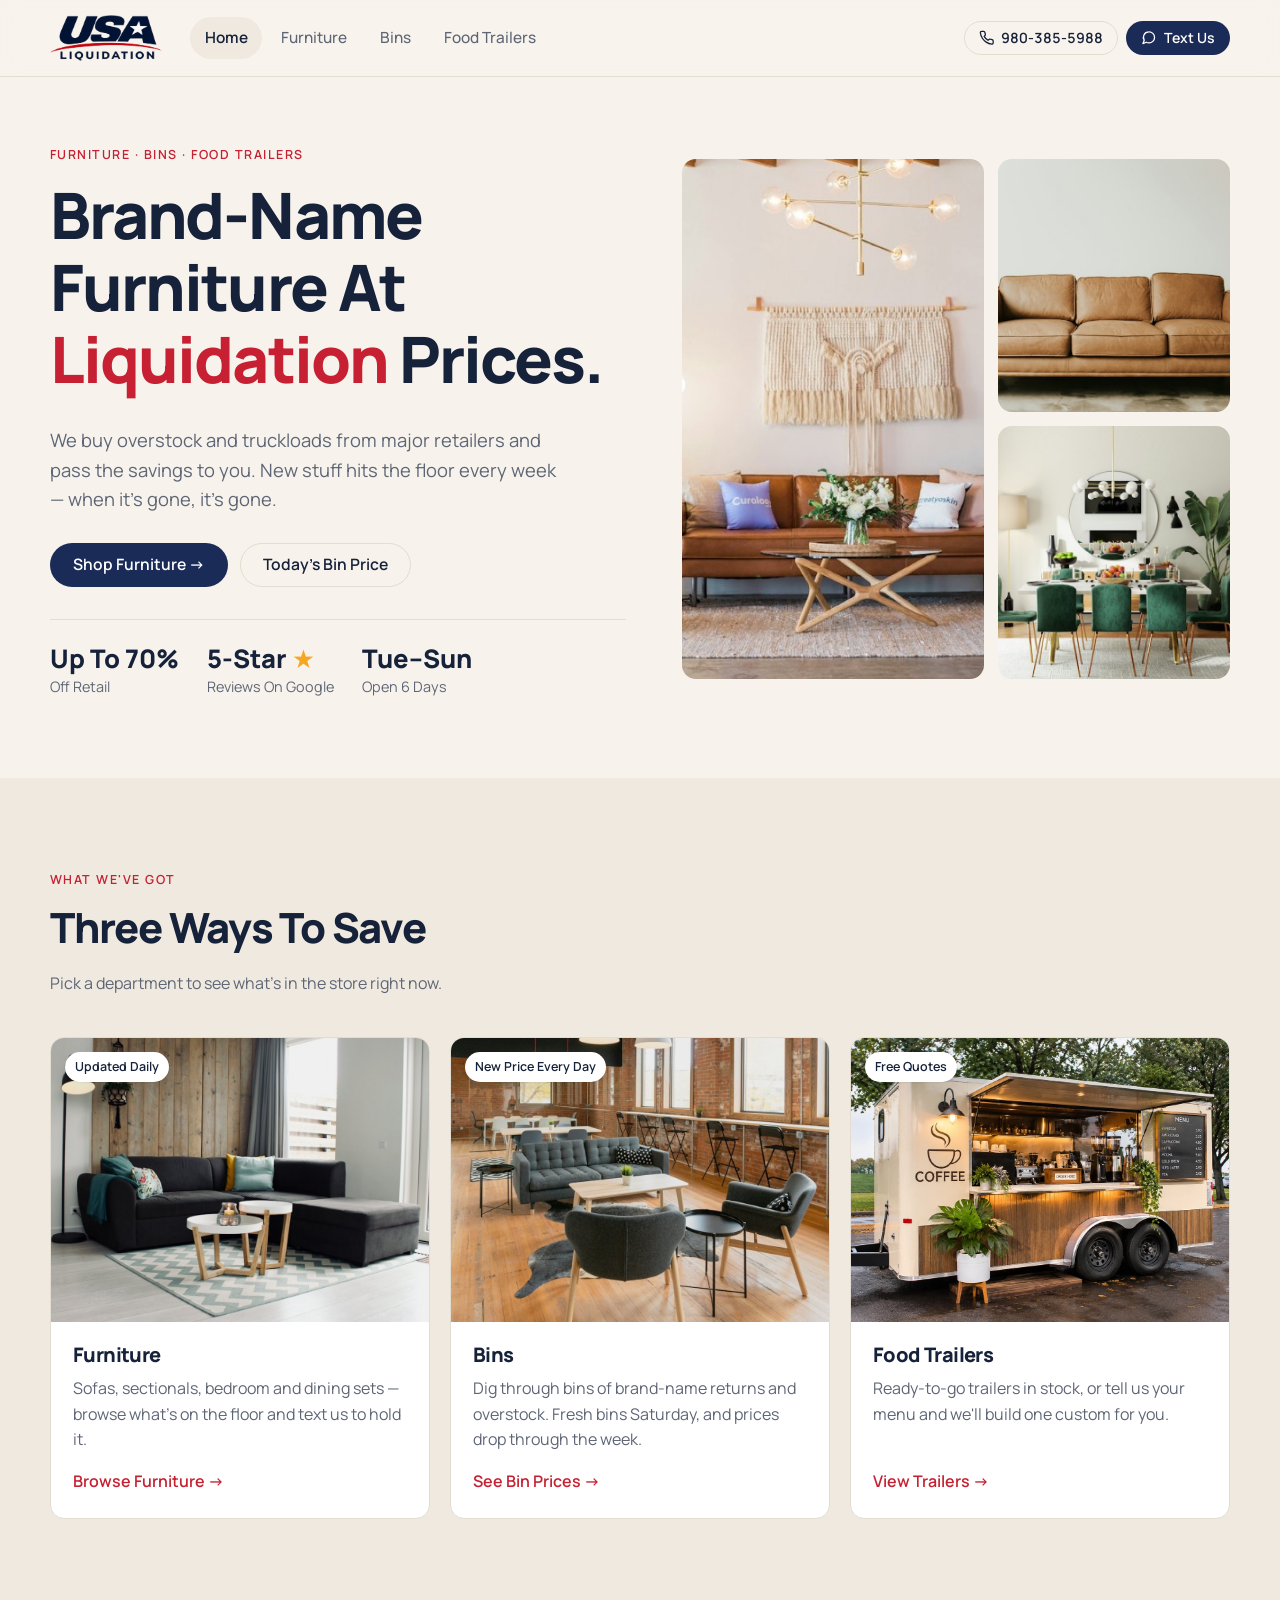
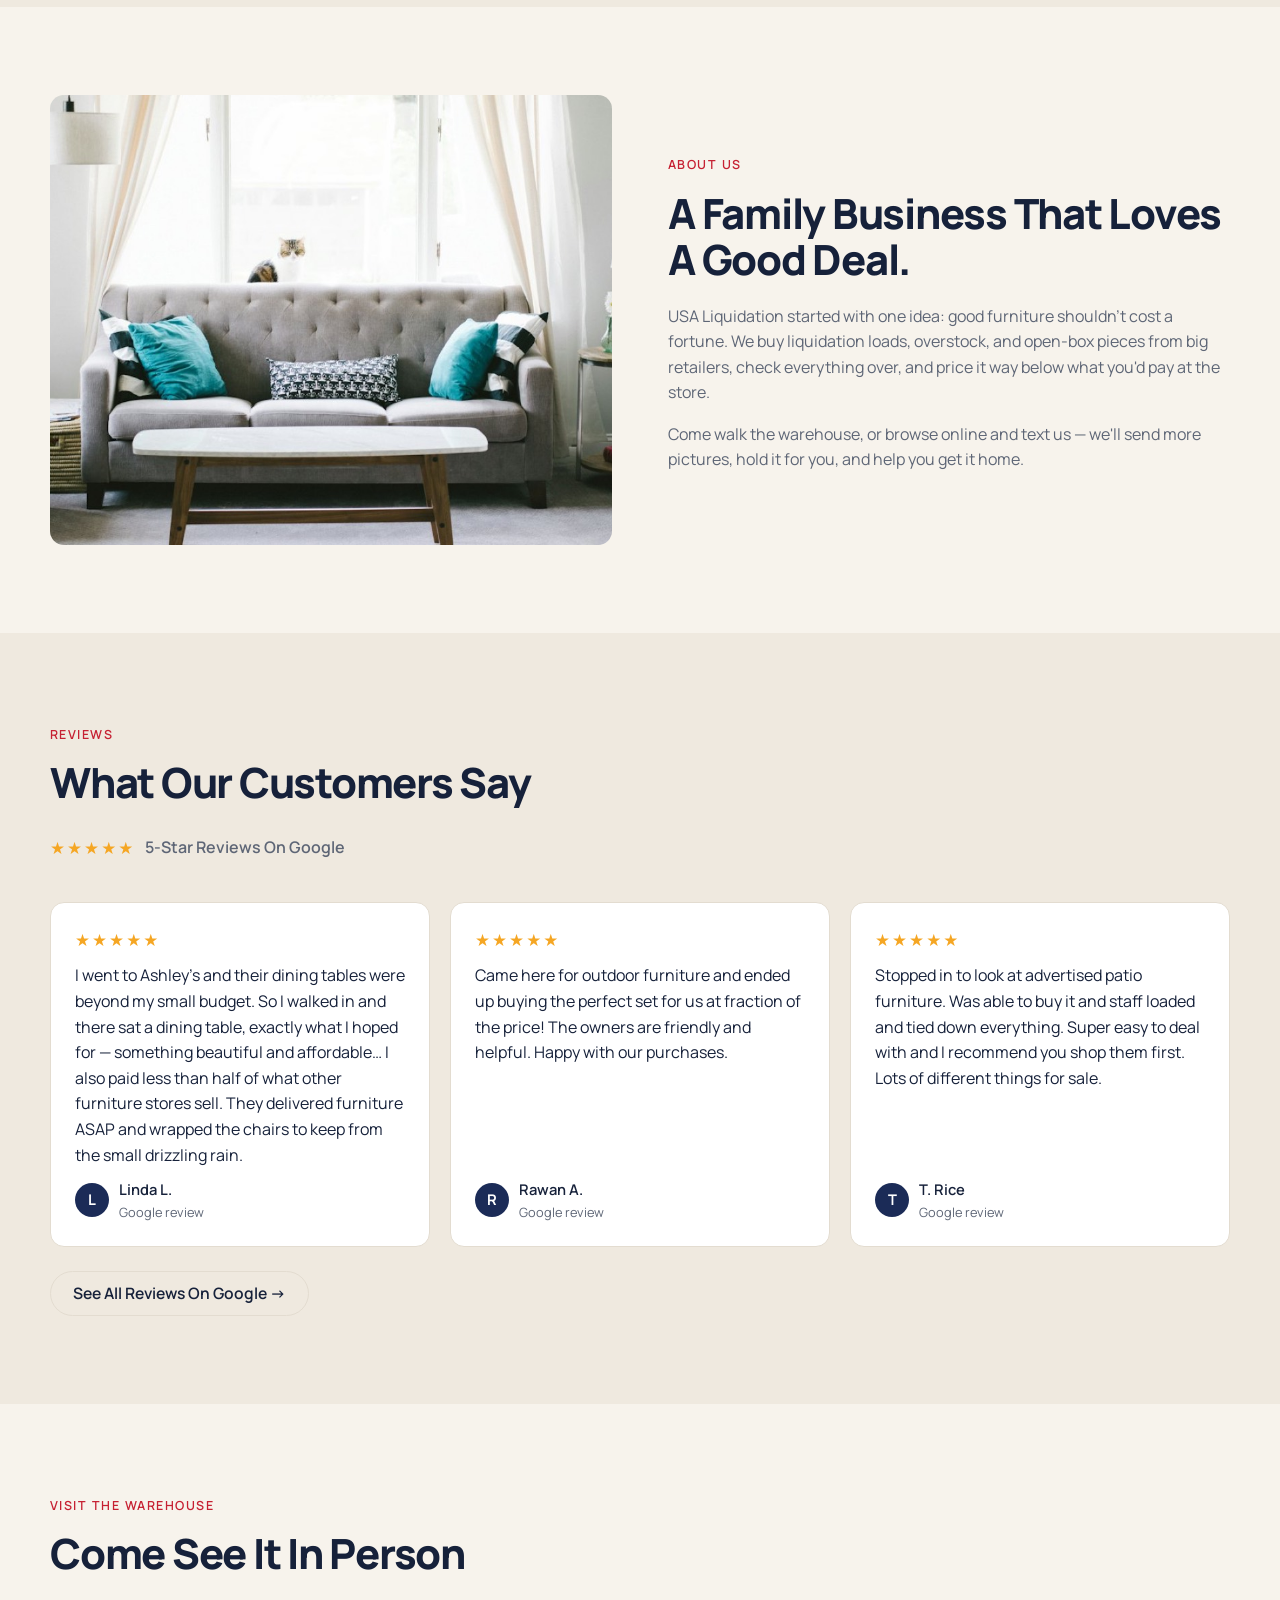
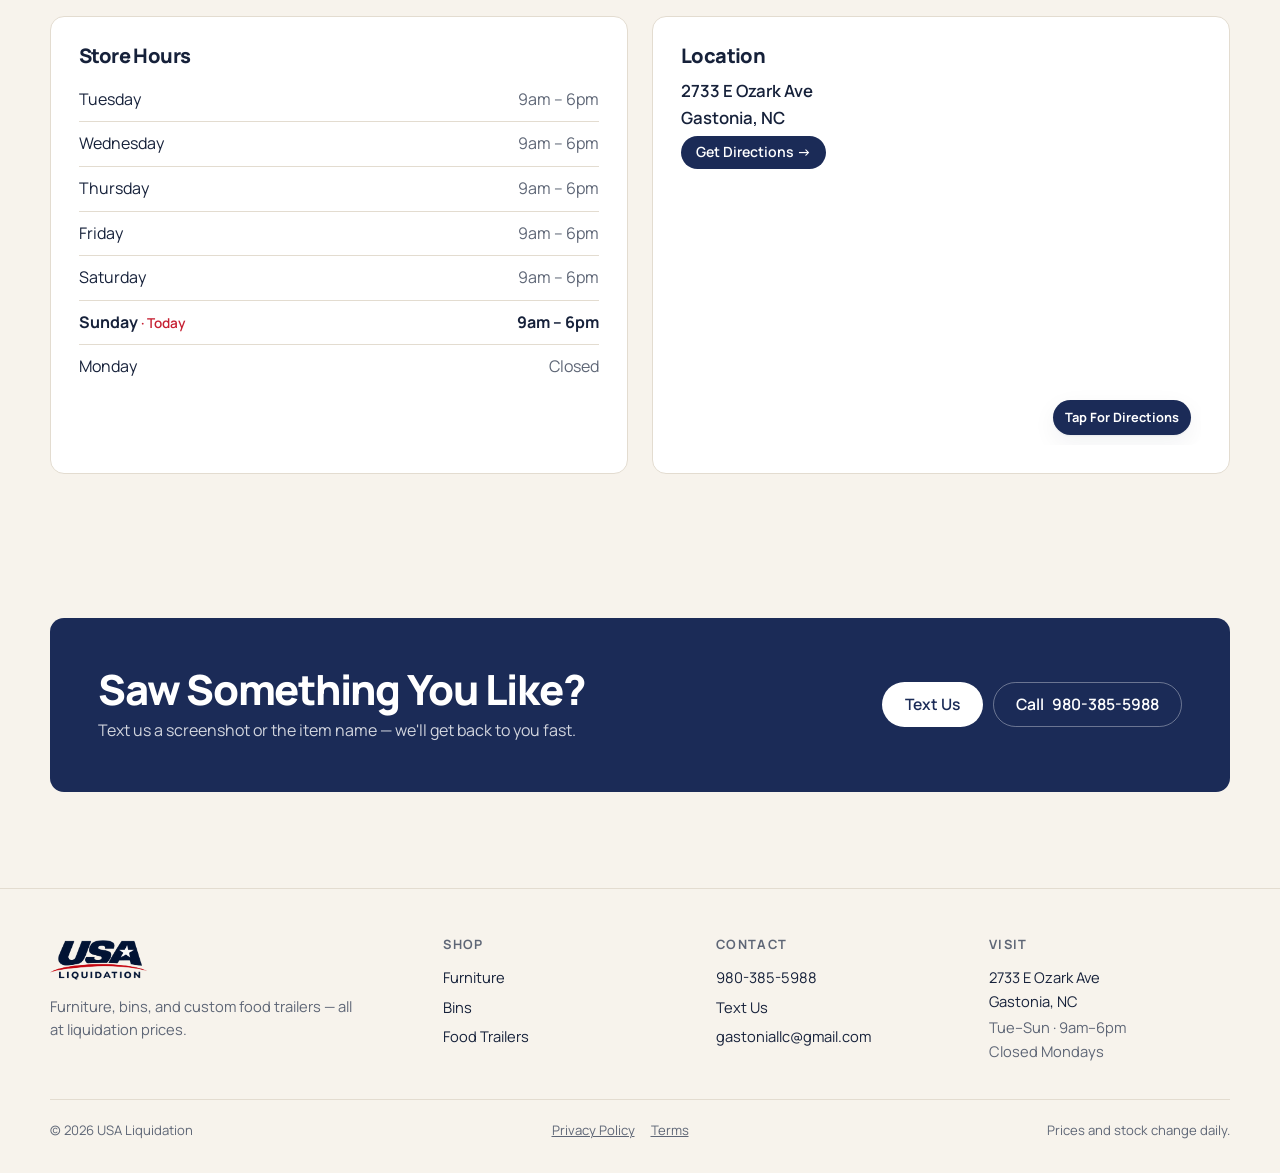
==== index.html @ ee7a7f39 "Use GHL number 980-385-5988 for call/text buttons, header, footer" ====
<!doctype html>
<html lang="en" data-style="showroom">
<head>
<meta charset="utf-8" />
<meta name="viewport" content="width=device-width, initial-scale=1" />
<title>USA Liquidation — Furniture, Bins & Food Trailers in Gastonia, NC</title>
<meta name="description" content="USA Liquidation in Gastonia, NC: brand-name furniture at liquidation prices, daily bin deals, and custom food trailers." />
<link rel="icon" href="images/logo-color.png" />
<link rel="preconnect" href="https://fonts.googleapis.com" />
<link rel="preconnect" href="https://fonts.gstatic.com" crossorigin />
<link href="https://fonts.googleapis.com/css2?family=Manrope:wght@400;500;600;700;800&display=swap" rel="stylesheet" />
<link rel="stylesheet" href="css/style.css?v=1123" />
</head>
<body data-page="home">
<div id="site-header"></div>

<main>
  <!-- HERO -->
  <section class="hero">
    <div class="wrap hero-grid">
      <div>
        <span class="eyebrow">Furniture · Bins · Food Trailers</span>
        <h1>Brand-Name Furniture At <span class="hl">Liquidation</span> Prices.</h1>
        <p class="lead">We buy overstock and truckloads from major retailers and pass the savings to you. New stuff hits the floor every week — when it's gone, it's gone.</p>
        <div class="hero-actions">
          <a class="btn btn-primary" href="furniture.html">Shop Furniture →</a>
          <a class="btn btn-ghost" href="bins.html">Today's Bin Price</a>
        </div>
        <div class="hero-facts">
          <div><strong>Up To 70%</strong>Off Retail</div>
          <div><strong>5-Star <span style="color:#F5A623">★</span></strong>Reviews On Google</div>
          <div><strong>Tue–Sun</strong>Open 6 Days</div>
        </div>
      </div>
      <!-- TODO: swap for real store photos -->
      <div class="collage">
        <div><img src="images/temp/u11.jpg" alt="Living room furniture" /></div>
        <img src="images/temp/u8.jpg" alt="Leather sofa" />
        <img src="images/temp/u9.jpg" alt="Dining set" />
      </div>
    </div>
  </section>

  <!-- DEPARTMENTS -->
  <section class="section section-alt">
    <div class="wrap">
      <div class="section-head">
        <span class="eyebrow">What We've Got</span>
        <h2>Three Ways To Save</h2>
        <p class="muted">Pick a department to see what's in the store right now.</p>
      </div>
      <div class="depts">
        <a class="dept" href="furniture.html">
          <span class="pill">Updated Daily</span>
          <img src="images/temp/u17.jpg" alt="Furniture" />
          <div class="body"><h3>Furniture</h3><p>Sofas, sectionals, bedroom and dining sets — browse what's on the floor and text us to hold it.</p><span class="go">Browse Furniture →</span></div>
        </a>
        <a class="dept" href="bins.html">
          <span class="pill">New Price Every Day</span>
          <img src="images/temp/u5.jpg" alt="Liquidation bins" />
          <div class="body"><h3>Bins</h3><p>Dig through bins of brand-name returns and overstock. Fresh bins Saturday, and prices drop through the week.</p><span class="go">See Bin Prices →</span></div>
        </a>
        <a class="dept" href="trailers.html">
          <span class="pill">Free Quotes</span>
          <img src="images/work-2.jpg" alt="Food trailer" />
          <div class="body"><h3>Food Trailers</h3><p>Ready-to-go trailers in stock, or tell us your menu and we'll build one custom for you.</p><span class="go">View Trailers →</span></div>
        </a>
      </div>
    </div>
  </section>

  <!-- ABOUT -->
  <section class="section" id="about">
    <div class="wrap about">
      <!-- TODO: family photo -->
      <img src="images/temp/u6.jpg" alt="Furniture at USA Liquidation" />
      <div>
        <span class="eyebrow">About Us</span>
        <h2>A Family Business That Loves A Good Deal.</h2>
        <p class="muted">USA Liquidation started with one idea: good furniture shouldn't cost a fortune. We buy liquidation loads, overstock, and open-box pieces from big retailers, check everything over, and price it way below what you'd pay at the store.</p>
        <p class="muted">Come walk the warehouse, or browse online and text us — we'll send more pictures, hold it for you, and help you get it home.</p>
      </div>
    </div>
  </section>

  <!-- REVIEWS -->
  <section class="section section-alt">
    <div class="wrap">
      <div class="section-head">
        <span class="eyebrow">Reviews</span>
        <h2>What Our Customers Say</h2>
        <div class="g-score"><span class="stars">★★★★★</span><span class="muted">5-Star Reviews On Google</span></div>
      </div>
      <div class="reviews" id="reviews"></div>
      <div style="margin-top:24px"><a class="btn btn-ghost" id="gLink" target="_blank" rel="noopener">See All Reviews On Google →</a></div>
    </div>
  </section>

  <!-- VISIT -->
  <section class="section">
    <div class="wrap">
      <div class="section-head">
        <span class="eyebrow">Visit The Warehouse</span>
        <h2>Come See It In Person</h2>
      </div>
      <div class="visit">
        <div class="card">
          <h3>Store Hours</h3>
          <table class="hours" data-hours></table>
        </div>
        <div class="card">
          <h3>Location</h3>
          <p class="addr" data-address></p>
          <a class="btn btn-primary btn-sm" data-maps target="_blank" rel="noopener">Get Directions →</a>
          <a class="map-link" data-maps target="_blank" rel="noopener" aria-label="Get directions to USA Liquidation"><iframe class="map-embed" data-map title="Map to USA Liquidation" loading="lazy" tabindex="-1"></iframe><span class="map-tap">Tap For Directions</span></a>
        </div>
      </div>
    </div>
  </section>

  <section class="section tight">
    <div class="wrap">
      <div class="cta-band">
        <div><h2>Saw Something You Like?</h2><p>Text us a screenshot or the item name — we'll get back to you fast.</p></div>
        <div style="display:flex;gap:10px;flex-wrap:wrap">
          <a class="btn btn-primary" data-sms="Hi USA Liquidation! I'm interested in something I saw on your website.">Text Us</a>
          <a class="btn btn-ghost" data-tel>Call <span data-phone-text></span></a>
        </div>
      </div>
    </div>
  </section>
</main>

<div id="site-footer"></div>
<script src="js/site.js?v=1123"></script>
<script>
  fetch("data/reviews.json").then(r => r.json()).then(d => {
    document.getElementById("gLink").href = d.google_url;
    document.getElementById("reviews").innerHTML = d.reviews.slice(0, 3).map(r => `
      <div class="review"><span class="stars">${"★".repeat(r.stars)}</span><p>${r.text}</p>
      <div class="who"><span class="av">${r.name[0]}</span><span>${r.name}<small>${r.when}</small></span></div></div>`).join("");
  }).catch(() => {});
</script>
</body>
</html>
---- css/style.css ----
/* ============================================================
   USA Liquidation — store site
   Styles are swappable: <html data-style="showroom|clean|warm|night">
   ============================================================ */

:root,
[data-style="showroom"] {
  --bg: #F7F3EC;
  --surface: #FFFFFF;
  --surface-2: #EFE9DF;
  --ink: #16213A;
  --muted: #5E6676;
  --line: #E3DCD0;
  --brand: #1B2B57;        /* logo navy */
  --brand-ink: #FFFFFF;
  --accent: #C62032;       /* logo red */
  --accent-soft: #F8E3E5;
  --good: #2F7D4F;
  --warn: #B7791F;
  --font-head: "Manrope", system-ui, sans-serif;
  --font-body: "Manrope", system-ui, sans-serif;
  --head-weight: 800;
  --head-track: -0.03em;
  --radius: 14px;
  --radius-sm: 10px;
  --shadow: 0 1px 2px rgba(22,33,58,.06), 0 8px 24px rgba(22,33,58,.06);
  --logo-light: block; --logo-dark: none;
}

[data-style="night"] {
  --bg: #0E1525;
  --surface: #162038;
  --surface-2: #1D2944;
  --ink: #EEF1F7;
  --muted: #9AA5BD;
  --line: #26324F;
  --brand: #E9EDF6;
  --brand-ink: #0E1525;
  --accent: #EF4C55;
  --accent-soft: #3A1E2A;
  --good: #4FBF83;
  --warn: #E6B450;
  --font-head: "Manrope", system-ui, sans-serif;
  --font-body: "Manrope", system-ui, sans-serif;
  --head-weight: 800;
  --head-track: -0.03em;
  --radius: 14px;
  --radius-sm: 10px;
  --shadow: 0 10px 30px rgba(0,0,0,.25);
  --logo-light: none; --logo-dark: block;
}

/* ---------- base ---------- */
* { box-sizing: border-box; }
html { scroll-behavior: smooth; }
body {
  margin: 0;
  background: var(--bg);
  color: var(--ink);
  font-family: var(--font-body);
  font-size: 16px;
  line-height: 1.6;
  -webkit-font-smoothing: antialiased;
}
img { max-width: 100%; display: block; }
a { color: inherit; }
h1, h2, h3, h4 {
  font-family: var(--font-head);
  font-weight: var(--head-weight);
  letter-spacing: var(--head-track);
  line-height: 1.12;
  margin: 0 0 .5em;
}
h1 { font-size: clamp(2.3rem, 5.2vw, 4rem); }
h2 { font-size: clamp(1.8rem, 3.4vw, 2.6rem); }
h3 { font-size: 1.25rem; }
p { margin: 0 0 1em; }
.wrap { width: min(1180px, 100% - 32px); margin-inline: auto; }
.muted { color: var(--muted); }
.eyebrow {
  display: inline-block;
  font-size: .78rem; font-weight: 600; letter-spacing: .12em; text-transform: uppercase;
  color: var(--accent); margin-bottom: .9rem;
}
.lead { font-size: 1.15rem; color: var(--muted); max-width: 46ch; }
.section { padding: 88px 0; }
.section.tight { padding: 56px 0; }
.section-alt { background: var(--surface-2); }
.section-head { max-width: 640px; margin-bottom: 40px; }
.section-head.center { text-align: center; margin-inline: auto; }

/* ---------- buttons ---------- */
.btn {
  display: inline-flex; align-items: center; justify-content: center; gap: .5em;
  padding: .85em 1.4em; border-radius: 999px;
  font: 600 .98rem/1 var(--font-body); text-decoration: none;
  border: 1.5px solid transparent; cursor: pointer; white-space: nowrap;
  transition: transform .15s, background .15s, border-color .15s, color .15s;
}
.btn:hover { transform: translateY(-1px); }
.btn-primary { background: var(--brand); color: var(--brand-ink, #fff); }
.btn-accent  { background: var(--accent); color: #fff; }
.btn-ghost   { background: transparent; color: var(--ink); border-color: var(--line); }
.btn-ghost:hover { border-color: var(--ink); }
.btn-sm { padding: .6em 1em; font-size: .88rem; }
.btn-block { width: 100%; }
.btn svg { width: 1.1em; height: 1.1em; flex: none; }

/* ---------- top bar + header ---------- */
.topbar {
  background: var(--brand); color: var(--brand-ink, #fff);
  font-size: .85rem;
}
.topbar .wrap { display: flex; justify-content: space-between; gap: 16px; padding: 8px 0; flex-wrap: wrap; }
.topbar a { text-decoration: none; }
.topbar .dot { display: inline-block; width: 8px; height: 8px; border-radius: 50%; background: #4ADE80; margin-right: 6px; vertical-align: middle; }
.topbar .dot.closed { background: #F87171; }
.topbar strong { font-weight: 600; }
[data-style="night"] .topbar { background: #0A0F1C; color: var(--ink); border-bottom: 1px solid var(--line); }
[data-style="night"] .cta-band { background: var(--surface-2); color: var(--ink); }
[data-style="night"] .cta-band .btn-primary { background: var(--accent); color: #fff; }

.site-header {
  position: sticky; top: 0; z-index: 40;
  background: color-mix(in srgb, var(--bg) 88%, transparent);
  backdrop-filter: saturate(1.4) blur(10px);
  border-bottom: 1px solid var(--line);
}
.site-header .wrap { display: flex; align-items: center; gap: 28px; height: 76px; }
.logo { display: block; flex: none; }
.logo img { height: 46px; width: auto; }
.logo .l-light { display: var(--logo-light); }
.logo .l-dark  { display: var(--logo-dark); }
.nav { display: flex; gap: 4px; margin-right: auto; }
.nav a {
  text-decoration: none; font-weight: 500; font-size: .96rem;
  padding: .55em .95em; border-radius: 999px; color: var(--muted);
}
.nav a:hover { color: var(--ink); background: var(--surface-2); }
.nav a.active { color: var(--ink); background: var(--surface-2); font-weight: 600; }
.header-cta { display: flex; gap: 8px; }

@media (max-width: 860px) {
  .site-header .wrap { flex-wrap: wrap; height: auto; padding: 10px 0 0; gap: 10px; }
  .logo img { height: 38px; }
  .header-cta { margin-left: auto; }
  .header-cta .btn-ghost { display: none; }
  .nav {
    order: 3; width: 100%; overflow-x: auto; margin: 0 -16px; padding: 0 16px 10px;
    width: calc(100% + 32px); scrollbar-width: none;
  }
  .nav::-webkit-scrollbar { display: none; }
  .nav a { flex: none; }
  .topbar .hide-sm { display: none; }
}

/* ---------- hero (home) ---------- */
.hero { padding: 64px 0 80px; }
.hero-grid { display: grid; grid-template-columns: 1.05fr 1fr; gap: 56px; align-items: center; }
.hero h1 .hl { color: var(--accent); }
.hero-actions { display: flex; gap: 12px; flex-wrap: wrap; margin: 28px 0 32px; }
.hero-facts { display: flex; gap: 28px; flex-wrap: wrap; padding-top: 24px; border-top: 1px solid var(--line); }
.hero-facts div { font-size: .9rem; color: var(--muted); }
.hero-facts strong { display: block; font-family: var(--font-head); font-weight: var(--head-weight); font-size: 1.6rem; color: var(--ink); line-height: 1.2; }
.collage { display: grid; grid-template-columns: 1.3fr 1fr; grid-template-rows: 1fr 1fr; gap: 14px; height: 520px; }
.collage img { width: 100%; height: 100%; object-fit: cover; border-radius: var(--radius); }
.collage img:first-child { grid-row: span 2; }
.collage .tag {
  position: absolute; left: 16px; bottom: 16px; background: var(--surface); color: var(--ink);
  padding: 10px 14px; border-radius: var(--radius-sm); box-shadow: var(--shadow); font-size: .85rem;
}
.collage .tag b { color: var(--accent); }
.collage > div { position: relative; grid-row: span 2; }
.collage > div img { grid-row: auto; }

@media (max-width: 900px) {
  .hero { padding: 32px 0 56px; }
  .hero-grid { grid-template-columns: 1fr; gap: 32px; }
  .collage { height: 340px; }
}

/* ---------- department cards ---------- */
.depts { display: grid; grid-template-columns: repeat(3, 1fr); gap: 20px; }
.dept {
  position: relative; display: flex; flex-direction: column;
  background: var(--surface); border: 1px solid var(--line); border-radius: var(--radius);
  overflow: hidden; text-decoration: none; transition: transform .2s, box-shadow .2s;
}
.dept:hover { transform: translateY(-4px); box-shadow: var(--shadow); }
.dept img { aspect-ratio: 4/3; object-fit: cover; width: 100%; }
.dept .body { padding: 22px 22px 24px; display: flex; flex-direction: column; flex: 1; }
.dept .body p { color: var(--muted); flex: 1; }
.dept .go { font-weight: 600; color: var(--accent); }
.dept .pill {
  position: absolute; top: 14px; left: 14px; background: var(--surface); color: var(--ink);
  font-size: .78rem; font-weight: 600; padding: 5px 10px; border-radius: 999px; box-shadow: var(--shadow);
}
@media (max-width: 860px) { .depts { grid-template-columns: 1fr; } }

/* ---------- about ---------- */
.about { display: grid; grid-template-columns: 1fr 1fr; gap: 56px; align-items: center; }
.about img { border-radius: var(--radius); aspect-ratio: 5/4; object-fit: cover; width: 100%; }
.checks { list-style: none; padding: 0; margin: 20px 0 0; display: grid; gap: 12px; }
.checks li { display: flex; gap: 12px; align-items: flex-start; }
.checks li::before {
  content: ""; flex: none; width: 22px; height: 22px; margin-top: 2px; border-radius: 50%;
  background: var(--accent-soft) url("data:image/svg+xml,%3Csvg xmlns='http://www.w3.org/2000/svg' viewBox='0 0 24 24' fill='none' stroke='%23C62032' stroke-width='3'%3E%3Cpath d='M5 12l5 5L20 7'/%3E%3C/svg%3E") center/13px no-repeat;
}
@media (max-width: 860px) { .about { grid-template-columns: 1fr; gap: 28px; } }

/* ---------- steps ---------- */
.steps { display: grid; grid-template-columns: repeat(3, 1fr); gap: 20px; counter-reset: s; }
.steps > div { background: var(--surface); border: 1px solid var(--line); border-radius: var(--radius); padding: 26px; }
.steps > div::before {
  counter-increment: s; content: counter(s);
  display: grid; place-items: center; width: 38px; height: 38px; border-radius: 50%;
  background: var(--brand); color: var(--brand-ink, #fff); font-weight: 700; margin-bottom: 14px;
}
.steps p { color: var(--muted); margin: 0; }
@media (max-width: 760px) { .steps { grid-template-columns: 1fr; } }

/* ---------- visit / hours ---------- */
.visit { display: grid; grid-template-columns: 1fr 1fr; gap: 24px; }
.card { background: var(--surface); border: 1px solid var(--line); border-radius: var(--radius); padding: 28px; }
.hours { width: 100%; border-collapse: collapse; }
.hours td { padding: 9px 0; border-bottom: 1px solid var(--line); }
.hours td:last-child { text-align: right; color: var(--muted); }
.hours tr.today td { font-weight: 700; color: var(--ink); }
.hours tr.today td:first-child::after { content: " · Today"; color: var(--accent); font-weight: 600; font-size: .85em; }
.hours tr:last-child td { border-bottom: 0; }
.map-ph {
  min-height: 220px; border-radius: var(--radius-sm); background:
  repeating-linear-gradient(45deg, var(--surface-2) 0 12px, transparent 12px 24px);
  display: grid; place-items: center; color: var(--muted); font-size: .9rem; margin-top: 16px; border: 1px dashed var(--line);
}
@media (max-width: 760px) { .visit { grid-template-columns: 1fr; } }

/* ---------- CTA band ---------- */
.cta-band { background: var(--brand); color: var(--brand-ink, #fff); border-radius: var(--radius); padding: 48px; display: flex; align-items: center; justify-content: space-between; gap: 24px; flex-wrap: wrap; }
.cta-band h2 { margin: 0 0 6px; }
.cta-band p { margin: 0; opacity: .8; }
.cta-band .btn-ghost { color: inherit; border-color: color-mix(in srgb, currentColor 35%, transparent); }
.cta-band .btn-primary { background: var(--brand-ink, #fff); color: var(--brand); }

/* ---------- page header (inner pages) ---------- */
.page-head { padding: 56px 0 32px; }
.page-head .lead { max-width: 60ch; }

/* ---------- furniture ---------- */
.toolbar { display: flex; gap: 12px; flex-wrap: wrap; align-items: center; margin-bottom: 28px; }
.chips { display: flex; gap: 8px; flex-wrap: wrap; }
.chip {
  border: 1.5px solid var(--line); background: var(--surface); color: var(--ink);
  font: 500 .9rem/1 var(--font-body); padding: .6em 1em; border-radius: 999px; cursor: pointer;
}
.chip:hover { border-color: var(--muted); }
.chip.on { background: var(--brand); border-color: var(--brand); color: var(--brand-ink, #fff); }
.chip .n { opacity: .6; margin-left: 4px; font-size: .85em; }
.search {
  margin-left: auto; display: flex; align-items: center; gap: 8px;
  background: var(--surface); border: 1.5px solid var(--line); border-radius: 999px; padding: 0 14px;
}
.search input { border: 0; background: transparent; color: var(--ink); font: inherit; padding: .6em 0; width: 200px; outline: none; }
.search svg { width: 16px; color: var(--muted); }
select.sort {
  font: inherit; font-size: .9rem; color: var(--ink); background: var(--surface);
  border: 1.5px solid var(--line); border-radius: 999px; padding: .55em 1em;
}
@media (max-width: 760px) { .search { margin-left: 0; flex: 1; } .search input { width: 100%; } }

.grid { display: grid; grid-template-columns: repeat(auto-fill, minmax(260px, 1fr)); gap: 22px; }
.item {
  background: var(--surface); border: 1px solid var(--line); border-radius: var(--radius);
  overflow: hidden; cursor: pointer; display: flex; flex-direction: column; text-align: left;
  font: inherit; color: inherit; padding: 0; transition: transform .2s, box-shadow .2s;
}
.item:hover { transform: translateY(-3px); box-shadow: var(--shadow); }
.item .ph { position: relative; aspect-ratio: 4/3; background: var(--surface-2); }
.item .ph img { width: 100%; height: 100%; object-fit: cover; }
.item.sold .ph img { filter: grayscale(1); opacity: .55; }
.badge {
  position: absolute; top: 12px; left: 12px; font-size: .74rem; font-weight: 700; letter-spacing: .04em;
  text-transform: uppercase; padding: 5px 9px; border-radius: 6px; background: var(--surface); color: var(--ink);
}
.badge.new { background: var(--accent); color: #fff; }
.badge.pending { background: var(--warn); color: #fff; }
.badge.sold { background: var(--ink); color: var(--bg); }
.item .info { padding: 16px 18px 18px; display: flex; flex-direction: column; gap: 4px; flex: 1; }
.item .cat { font-size: .78rem; color: var(--muted); text-transform: uppercase; letter-spacing: .08em; font-weight: 600; }
.item h3 { font-size: 1.08rem; margin: 0; }
.price-row { display: flex; align-items: baseline; gap: 10px; margin-top: auto; padding-top: 8px; }
.price { font-family: var(--font-head); font-weight: var(--head-weight); font-size: 1.45rem; color: var(--ink); }
.retail { color: var(--muted); text-decoration: line-through; font-size: .9rem; }
.save { margin-left: auto; font-size: .8rem; font-weight: 700; color: var(--good); }
.empty { text-align: center; padding: 60px 0; color: var(--muted); }
.live-note { font-size: .85rem; color: var(--muted); display: flex; align-items: center; gap: 8px; }
.live-note .dot { width: 8px; height: 8px; border-radius: 50%; background: var(--good); box-shadow: 0 0 0 4px color-mix(in srgb, var(--good) 20%, transparent); }

/* modal */
.modal { position: fixed; inset: 0; z-index: 80; display: none; align-items: center; justify-content: center; padding: 16px; background: rgba(10,14,25,.6); }
.modal.open { display: flex; }
.modal-box {
  background: var(--surface); color: var(--ink); border-radius: var(--radius); max-width: 940px; width: 100%;
  max-height: calc(100vh - 32px); overflow: auto; display: grid; grid-template-columns: 1.15fr 1fr; position: relative;
}
.modal-box img { width: 100%; height: 100%; object-fit: cover; min-height: 320px; }
.m-gallery { position: relative; min-height: 320px; }
.m-gallery > img { position: absolute; inset: 0; }
.m-thumbs { position: absolute; left: 10px; right: 10px; bottom: 10px; display: flex; gap: 6px; overflow-x: auto; }
.m-thumbs:empty { display: none; }
.m-thumbs button { flex: 0 0 auto; width: 56px; height: 56px; padding: 0; border: 2px solid #fff; border-radius: 8px; overflow: hidden; cursor: pointer; background: #fff; box-shadow: 0 2px 8px rgba(0,0,0,.25); opacity: .85; }
.m-thumbs button.on { border-color: var(--accent); opacity: 1; }
.modal-box .m-thumbs img { min-height: 0; height: 100%; width: 100%; object-fit: cover; }
.modal-box .m-body { padding: 32px; display: flex; flex-direction: column; gap: 6px; }
.modal-box .m-body .price { font-size: 2rem; }
.modal-close {
  position: absolute; top: 12px; right: 12px; width: 38px; height: 38px; border-radius: 50%; border: 0;
  background: var(--surface); color: var(--ink); font-size: 22px; cursor: pointer; box-shadow: var(--shadow);
}
.specs { list-style: none; padding: 0; margin: 12px 0; display: grid; gap: 8px; font-size: .93rem; }
.specs li { display: flex; justify-content: space-between; gap: 16px; border-bottom: 1px solid var(--line); padding-bottom: 8px; }
.specs li span:first-child { color: var(--muted); }
.m-actions { display: grid; gap: 10px; margin-top: 14px; }
.m-actions small { color: var(--muted); text-align: center; }
@media (max-width: 760px) { .modal-box { grid-template-columns: 1fr; } .modal-box img { min-height: 0; aspect-ratio: 4/3; } .m-gallery { min-height: 0; aspect-ratio: 4/3; } }

/* ---------- bins ---------- */
.today-card {
  display: grid; grid-template-columns: 1fr 1.2fr; gap: 0; overflow: hidden;
  background: var(--surface); border: 1px solid var(--line); border-radius: var(--radius);
}
.today-card .t-left { padding: 36px; display: flex; flex-direction: column; justify-content: center; }
.big-price { font-family: var(--font-head); font-weight: var(--head-weight); font-size: clamp(4rem, 9vw, 6.5rem); line-height: 1; color: var(--accent); margin: 8px 0 6px; }
.big-price small { font-size: .3em; color: var(--muted); font-family: var(--font-body); font-weight: 500; }
.today-card .photo { position: relative; min-height: 340px; }
.today-card .photo img { position: absolute; inset: 0; width: 100%; height: 100%; object-fit: cover; }
.today-card .photo .cap {
  position: absolute; left: 14px; bottom: 14px; background: rgba(0,0,0,.65); color: #fff;
  font-size: .8rem; padding: 6px 10px; border-radius: 6px;
}
@media (max-width: 860px) { .today-card { grid-template-columns: 1fr; } .today-card .photo { min-height: 260px; } }

.week { display: grid; grid-template-columns: repeat(7, 1fr); gap: 12px; }
.day {
  background: var(--surface); border: 1.5px solid var(--line); border-radius: var(--radius-sm);
  padding: 18px 12px; text-align: center; display: flex; flex-direction: column; gap: 4px;
}
.day .d { font-weight: 600; font-size: .9rem; }
.day .p { font-family: var(--font-head); font-weight: var(--head-weight); font-size: 2rem; line-height: 1.1; }
.day .l { font-size: .74rem; color: var(--muted); min-height: 1.2em; }
.day.closed { background: transparent; border-style: dashed; color: var(--muted); }
.day.closed .p { font-size: 1.1rem; padding: .45em 0; }
.day.today { border-color: var(--accent); box-shadow: 0 0 0 3px var(--accent-soft); }
.day.today .d::after { content: "TODAY"; display: block; font-size: .65rem; letter-spacing: .12em; color: var(--accent); }
@media (max-width: 760px) {
  .week { grid-template-columns: 1fr; gap: 8px; }
  .day { flex-direction: row; align-items: center; justify-content: space-between; text-align: left; padding: 14px 18px; }
  .day .l { order: 2; flex: 1; text-align: left; margin-left: 12px; }
  .day .p { order: 3; font-size: 1.5rem; }
  .day.today .d::after { display: inline; margin-left: 8px; }
}

.info-cards { display: grid; grid-template-columns: repeat(3, 1fr); gap: 20px; }
.info-cards .card h3 { margin-bottom: 6px; }
.info-cards .card p { color: var(--muted); margin: 0; }
.icon { width: 44px; height: 44px; border-radius: 12px; display: grid; place-items: center; background: var(--accent-soft); color: var(--accent); margin-bottom: 16px; }
.icon svg { width: 22px; height: 22px; }
@media (max-width: 860px) { .info-cards { grid-template-columns: 1fr; } }

/* ---------- trailers ---------- */
.tabs-inline { display: inline-flex; background: var(--surface-2); border-radius: 999px; padding: 4px; gap: 4px; margin-bottom: 28px; }
.tabs-inline a { text-decoration: none; padding: .55em 1.2em; border-radius: 999px; font-weight: 600; font-size: .92rem; color: var(--muted); }
.tabs-inline a.on { background: var(--surface); color: var(--ink); box-shadow: var(--shadow); }
.trailer { background: var(--surface); border: 1px solid var(--line); border-radius: var(--radius); overflow: hidden; display: flex; flex-direction: column; }
.trailer .ph { position: relative; aspect-ratio: 16/10; }
.trailer .ph img { width: 100%; height: 100%; object-fit: cover; }
.trailer .info { padding: 20px 22px 22px; display: flex; flex-direction: column; flex: 1; }
.trailer ul { padding-left: 18px; color: var(--muted); margin: 6px 0 18px; font-size: .94rem; }
.trailer .row { display: flex; gap: 10px; margin-top: auto; }
.trailer .row .btn { flex: 1; }
.badge.stock { background: var(--good); color: #fff; }
.badge.soon { background: var(--warn); color: #fff; }

.quote-wrap { display: grid; grid-template-columns: 1fr 1.15fr; gap: 48px; align-items: start; }
.quote-card { background: var(--surface); border: 1px solid var(--line); border-radius: var(--radius); padding: 30px; box-shadow: var(--shadow); }
.q-progress { height: 5px; background: var(--surface-2); border-radius: 99px; overflow: hidden; margin-bottom: 8px; }
.q-progress span { display: block; height: 100%; width: 50%; background: var(--accent); transition: width .3s; }
.q-label { font-size: .82rem; color: var(--muted); margin-bottom: 18px; }
.q-step { display: none; }
.q-step.active { display: block; }
.field { margin-bottom: 18px; }
.field > label, .field > .lbl { display: block; font-weight: 600; font-size: .9rem; margin-bottom: 8px; }
.field input, .field select, .field textarea {
  width: 100%; font: inherit; color: var(--ink); background: var(--bg);
  border: 1.5px solid var(--line); border-radius: var(--radius-sm); padding: .75em .9em;
}
.field input:focus, .field select:focus, .field textarea:focus { outline: none; border-color: var(--brand); }
.two { display: grid; grid-template-columns: 1fr 1fr; gap: 12px; }
.consent { display: flex; gap: 10px; font-size: .8rem; color: var(--muted); margin: 6px 0 18px; align-items: flex-start; }
.consent input { margin-top: 3px; flex: none; }
.err { color: var(--accent); font-size: .88rem; min-height: 1.2em; margin: 0 0 10px; }
.q-nav { display: flex; gap: 10px; }
.q-nav .btn { flex: 1; }
.btn:disabled { opacity: .45; cursor: not-allowed; transform: none; }
.q-done { text-align: center; padding: 30px 0; }
.q-done .icon { margin: 0 auto 16px; width: 60px; height: 60px; border-radius: 50%; }
@media (max-width: 900px) { .quote-wrap { grid-template-columns: 1fr; gap: 28px; } }
@media (max-width: 480px) { .two { grid-template-columns: 1fr; } .quote-card { padding: 22px; } }

/* ---------- footer ---------- */
.site-footer { border-top: 1px solid var(--line); padding: 48px 0 32px; margin-top: 40px; font-size: .92rem; }
.f-grid { display: grid; grid-template-columns: 1.5fr 1fr 1fr 1fr; gap: 32px; }
.f-grid h4 { font-family: var(--font-body); font-size: .8rem; font-weight: 700; text-transform: uppercase; letter-spacing: .1em; color: var(--muted); margin-bottom: 12px; }
.f-grid a { display: block; text-decoration: none; color: var(--ink); padding: 3px 0; }
.f-grid a:hover { color: var(--accent); }
.f-grid .logo img { height: 40px; margin-bottom: 12px; }
.f-bottom { margin-top: 36px; padding-top: 20px; border-top: 1px solid var(--line); color: var(--muted); font-size: .82rem; display: flex; justify-content: space-between; flex-wrap: wrap; gap: 8px; }
@media (max-width: 760px) { .f-grid { grid-template-columns: 1fr 1fr; } .f-grid > div:first-child { grid-column: 1/-1; } }

/* ---------- floating chat ---------- */
.chat-fab {
  position: fixed; right: 18px; bottom: 18px; z-index: 60;
  display: flex; align-items: center; gap: 8px; padding: 14px 18px; border-radius: 999px;
  background: var(--accent); color: #fff; text-decoration: none; font-weight: 600; box-shadow: 0 10px 30px rgba(0,0,0,.2);
  border: 0; font-family: var(--font-body); font-size: .95rem; cursor: pointer;
}
.chat-fab svg { width: 20px; height: 20px; }
.chat-pop {
  position: fixed; right: 18px; bottom: 82px; z-index: 61; width: min(330px, calc(100% - 36px));
  background: var(--surface); color: var(--ink); border: 1px solid var(--line); border-radius: var(--radius);
  box-shadow: 0 20px 50px rgba(0,0,0,.2); padding: 20px; display: none;
}
.chat-pop.open { display: block; }
.chat-pop h4 { font-family: var(--font-head); font-size: 1.15rem; margin-bottom: 4px; }
.chat-pop p { font-size: .88rem; color: var(--muted); }
.chat-pop .btn { margin-top: 8px; }

/* ---------- TEMP style picker ---------- */
.style-picker {
  position: fixed; left: 18px; bottom: 18px; z-index: 70;
  background: #111827; color: #fff; border-radius: 14px; padding: 10px 12px; font: 500 12px/1.3 Inter, sans-serif;
  box-shadow: 0 10px 30px rgba(0,0,0,.3);
}
.style-picker .sp-title { opacity: .65; margin-bottom: 8px; letter-spacing: .06em; text-transform: uppercase; font-size: 10px; }
.style-picker .sp-row { display: flex; gap: 6px; }
.style-picker button {
  border: 1.5px solid transparent; border-radius: 8px; padding: 6px 9px; cursor: pointer;
  font: 600 12px/1 Inter, sans-serif; color: #fff; background: rgba(255,255,255,.08); display: flex; align-items: center; gap: 6px;
}
.style-picker button i { width: 12px; height: 12px; border-radius: 50%; display: inline-block; }
.style-picker button.on { border-color: #fff; background: rgba(255,255,255,.18); }
@media (max-width: 560px) { .style-picker button span { display: none; } .style-picker { bottom: 84px; } }

/* ============ v2 additions ============ */
.map-embed { width: 100%; height: 260px; border: 0; border-radius: var(--radius-sm); margin-top: 16px; display: block; }
.addr { font-weight: 600; font-size: 1.05rem; margin-bottom: 4px; }

/* header call: show number */
.btn-call { font-variant-numeric: tabular-nums; }
@media (max-width: 860px) {
  .header-cta .btn-ghost { display: inline-flex; }
}
@media (max-width: 420px) {
  .header-cta .btn { padding: .6em .8em; font-size: .82rem; }
  .header-cta .btn-text-label { display: none; }
}

/* reviews */
.reviews { display: grid; grid-template-columns: repeat(3, 1fr); gap: 20px; }
.review { background: var(--surface); border: 1px solid var(--line); border-radius: var(--radius); padding: 24px; display: flex; flex-direction: column; gap: 10px; }
.stars { color: #F5A623; letter-spacing: 2px; font-size: 1.05rem; }
.review p { margin: 0; flex: 1; }
.review .who { display: flex; align-items: center; gap: 10px; font-weight: 600; font-size: .92rem; }
.review .av { width: 34px; height: 34px; border-radius: 50%; background: var(--brand); color: var(--brand-ink, #fff); display: grid; place-items: center; font-weight: 700; }
.review .who small { display: block; font-weight: 400; color: var(--muted); font-size: .8rem; }
.g-score { display: inline-flex; align-items: center; gap: 10px; margin-top: 8px; font-weight: 600; }
.g-score .big { font-size: 1.6rem; font-weight: 800; }
@media (max-width: 860px) { .reviews { grid-template-columns: 1fr; } }

/* furniture filter dropdown */
.toolbar2 { display: grid; grid-template-columns: auto 1fr auto; gap: 10px; margin-bottom: 24px; align-items: center; }
.dd { position: relative; }
.dd-btn {
  display: inline-flex; align-items: center; gap: 10px; height: 46px; padding: 0 16px;
  background: var(--surface); color: var(--ink); border: 1.5px solid var(--line); border-radius: 999px;
  font: 600 .95rem var(--font-body); cursor: pointer; white-space: nowrap;
}
.dd-btn svg { width: 18px; height: 18px; }
.dd-btn .caret { width: 14px; height: 14px; opacity: .6; }
.dd-menu {
  position: absolute; top: calc(100% + 8px); left: 0; z-index: 30; min-width: 240px;
  background: var(--surface); border: 1px solid var(--line); border-radius: var(--radius); box-shadow: 0 16px 40px rgba(0,0,0,.14);
  padding: 6px; display: none;
}
.dd.open .dd-menu { display: block; }
.dd-menu button {
  width: 100%; display: flex; justify-content: space-between; align-items: center; gap: 12px; text-align: left;
  background: none; border: 0; color: var(--ink); font: 500 1rem var(--font-body); padding: 12px 14px; border-radius: var(--radius-sm); cursor: pointer;
}
.dd-menu button:hover { background: var(--surface-2); }
.dd-menu button.on { background: var(--surface-2); font-weight: 700; }
.dd-menu button .n { color: var(--muted); font-size: .85rem; }
.toolbar2 .search { margin: 0; height: 46px; }
.toolbar2 .search input { width: 100%; }
.toolbar2 select.sort { height: 46px; }
@media (max-width: 760px) {
  .toolbar2 { grid-template-columns: 1fr 1fr; }
  .toolbar2 .search { grid-column: 1 / -1; order: -1; }
  .dd-btn, .toolbar2 select.sort { width: 100%; justify-content: space-between; }
  .dd-menu { right: 0; min-width: 0; }
}
@media (max-width: 760px) { .grid { grid-template-columns: 1fr 1fr; gap: 12px; } .item .info { padding: 12px; } .item h3 { font-size: .95rem; } .price { font-size: 1.15rem; } .save { display: none; } .item .cat { font-size: .68rem; } }
@media (max-width: 360px) { .grid { grid-template-columns: 1fr; } }

/* trailers v2 */
.t-hero { padding: 48px 0 72px; }
.t-hero-grid { display: grid; grid-template-columns: 1fr 1fr; gap: 48px; align-items: start; }
.t-points { list-style: none; padding: 0; margin: 24px 0; display: grid; gap: 10px; font-weight: 600; }
.t-points li { display: flex; gap: 10px; align-items: center; }
.t-points li::before { content: "✓"; display: grid; place-items: center; width: 24px; height: 24px; border-radius: 50%; background: var(--accent-soft); color: var(--accent); font-size: .8rem; font-weight: 800; flex: none; }
@media (max-width: 900px) { .t-hero { padding: 28px 0 56px; } .t-hero-grid { grid-template-columns: 1fr; gap: 28px; } }

.svc { display: grid; grid-template-columns: repeat(4, 1fr); gap: 18px; }
.svc .card { display: flex; flex-direction: column; }
.svc .size { font-weight: 800; color: var(--accent); margin-bottom: 8px; }
.svc .card p { color: var(--muted); font-size: .95rem; }
.svc .card ul { margin: auto 0 0; padding-left: 18px; font-size: .9rem; }
.svc .tag2 { align-self: flex-start; font-size: .72rem; font-weight: 700; text-transform: uppercase; letter-spacing: .08em; background: var(--surface-2); padding: 4px 9px; border-radius: 6px; margin-bottom: 12px; }
.svc .featured { border-color: var(--brand); box-shadow: 0 0 0 2px var(--brand); }
.svc .featured .tag2 { background: var(--brand); color: var(--brand-ink, #fff); }
@media (max-width: 960px) { .svc { grid-template-columns: 1fr 1fr; } }
@media (max-width: 560px) { .svc { grid-template-columns: 1fr; } }

.opts-grid { display: grid; grid-template-columns: 1fr 1.4fr; gap: 48px; align-items: center; }
.opts { display: grid; grid-template-columns: repeat(3, 1fr); gap: 10px; }
.opts div { background: var(--surface); border: 1px solid var(--line); border-radius: var(--radius-sm); padding: 14px; font-weight: 600; font-size: .92rem; }
@media (max-width: 900px) { .opts-grid { grid-template-columns: 1fr; gap: 24px; } .opts { grid-template-columns: 1fr 1fr; } }

.faq { max-width: 760px; margin: 0 auto; }
.faq details { background: var(--surface); border: 1px solid var(--line); border-radius: var(--radius-sm); margin-bottom: 10px; }
.faq summary { cursor: pointer; list-style: none; padding: 18px 20px; font-weight: 700; display: flex; justify-content: space-between; gap: 16px; }
.faq summary::-webkit-details-marker { display: none; }
.faq summary::after { content: "+"; font-size: 1.3rem; line-height: 1; color: var(--accent); }
.faq details[open] summary::after { content: "–"; }
.faq details p { padding: 0 20px 18px; margin: 0; color: var(--muted); }
@media (max-width: 900px) { .t-hero .t-points, .t-hero .t-btns { display: none !important; } .t-hero .lead { margin-bottom: 0; } }

/* gallery + lightbox */
.gallery { display: grid; grid-template-columns: repeat(3, 1fr); gap: 14px; }
.shot { position: relative; padding: 0; border: 0; border-radius: var(--radius); overflow: hidden; cursor: zoom-in; background: var(--surface-2); aspect-ratio: 4/3; }
.shot img { width: 100%; height: 100%; object-fit: cover; transition: transform .3s; }
.shot:hover img { transform: scale(1.04); }
.shot-cap { position: absolute; left: 12px; bottom: 12px; background: rgba(0,0,0,.65); color: #fff; font: 600 .82rem var(--font-body); padding: 6px 10px; border-radius: 6px; }
@media (max-width: 760px) { .gallery { grid-template-columns: 1fr 1fr; gap: 8px; } .shot-cap { font-size: .7rem; left: 6px; bottom: 6px; padding: 4px 7px; } }
.lightbox { position: fixed; inset: 0; z-index: 90; background: rgba(5,8,15,.92); display: none; flex-direction: column; align-items: center; justify-content: center; padding: 16px; }
.lightbox.open { display: flex; }
.lightbox img { max-width: 100%; max-height: calc(100vh - 100px); border-radius: var(--radius-sm); }
.lightbox .lb-cap { color: #fff; margin: 12px 0 0; font-weight: 600; }

/* map: not draggable — whole thing is a directions link */
.map-link { position: relative; display: block; margin-top: 16px; border-radius: var(--radius-sm); overflow: hidden; }
.map-link .map-embed { margin-top: 0; pointer-events: none; }
.map-tap { position: absolute; right: 10px; bottom: 10px; background: var(--brand); color: #fff; font-weight: 700; font-size: .8rem; padding: 7px 12px; border-radius: 999px; box-shadow: var(--shadow); }

/* ---------- legal pages (privacy / terms) ---------- */
.legal { max-width: 760px; }
.legal h2 { font-size: 1.25rem; margin: 32px 0 8px; }
.legal p, .legal li { color: var(--muted); line-height: 1.7; }
.legal ul { padding-left: 20px; margin: 8px 0; }
.legal .updated { font-size: .9rem; }
.f-legal { display: flex; gap: 16px; }
.f-legal a { color: inherit; }
.consent a { color: inherit; text-decoration: underline; }

/* ---------- all product/inventory photos are square (1:1) ---------- */
.item .ph, .trailer .ph, .shot { aspect-ratio: 1 / 1; }
.today-card .photo { min-height: 0; aspect-ratio: 1 / 1; }
.m-gallery { min-height: 0; aspect-ratio: 1 / 1; align-self: start; }
@media (max-width: 760px) { .m-gallery { aspect-ratio: 1 / 1; } .modal-box .m-gallery > img { aspect-ratio: auto; } }
.today-card { grid-template-columns: 1fr 1fr; }
@media (max-width: 760px) { .today-card { grid-template-columns: 1fr; } }

/* furniture toolbar: category + condition dropdowns, search, sort */
.toolbar2 { grid-template-columns: auto auto 1fr auto; }
.dd-menu button:disabled { opacity: .4; cursor: default; }
.dd-menu button:disabled:hover { background: none; }
@media (max-width: 760px) {
  .toolbar2 { grid-template-columns: 1fr 1fr; }
  .toolbar2 select.sort { grid-column: 1 / -1; }
  #dd2 .dd-menu { left: auto; right: 0; }
  #dd .dd-menu { right: auto; }
  .dd-menu { min-width: 220px; }
  .dd-btn { padding: 0 12px; gap: 6px; font-size: .9rem; }
}
/* keep tall phone photos from stretching the square boxes */
.item .ph, .trailer .ph, .shot, .today-card .photo, .m-gallery { overflow: hidden; }
.item .ph img, .trailer .ph img, .shot img { position: absolute; inset: 0; width: 100%; height: 100%; object-fit: cover; }
.shot { display: block; }
@media (max-width: 760px) { .toolbar2:has(#dd2[hidden]) #dd, .toolbar2:has(#dd2[hidden]) #dd .dd-btn { grid-column: 1 / -1; width: 100%; } }

/* popup (after tapping a piece): show the WHOLE photo, not a square crop */
.m-gallery { aspect-ratio: auto; min-height: 420px; background: #14171f; }
.modal-box .m-gallery > img { object-fit: contain; }
@media (max-width: 760px) {
  .m-gallery { min-height: 0; aspect-ratio: 4 / 5; }
  .modal-box .m-gallery > img { aspect-ratio: auto; }
}
.m-gallery { align-self: stretch; }

/* popup photo FILLS the whole left panel — no black bars, no white gap */
.modal-box { align-items: stretch; }
.m-gallery { background: var(--surface-2); align-self: stretch; height: auto; min-height: 460px; aspect-ratio: auto; }
.modal-box .m-gallery > img { position: absolute; inset: 0; width: 100%; height: 100%; object-fit: cover; aspect-ratio: auto; min-height: 0; }
@media (max-width: 760px) {
  .m-gallery { min-height: 0; aspect-ratio: 4 / 5; }
}
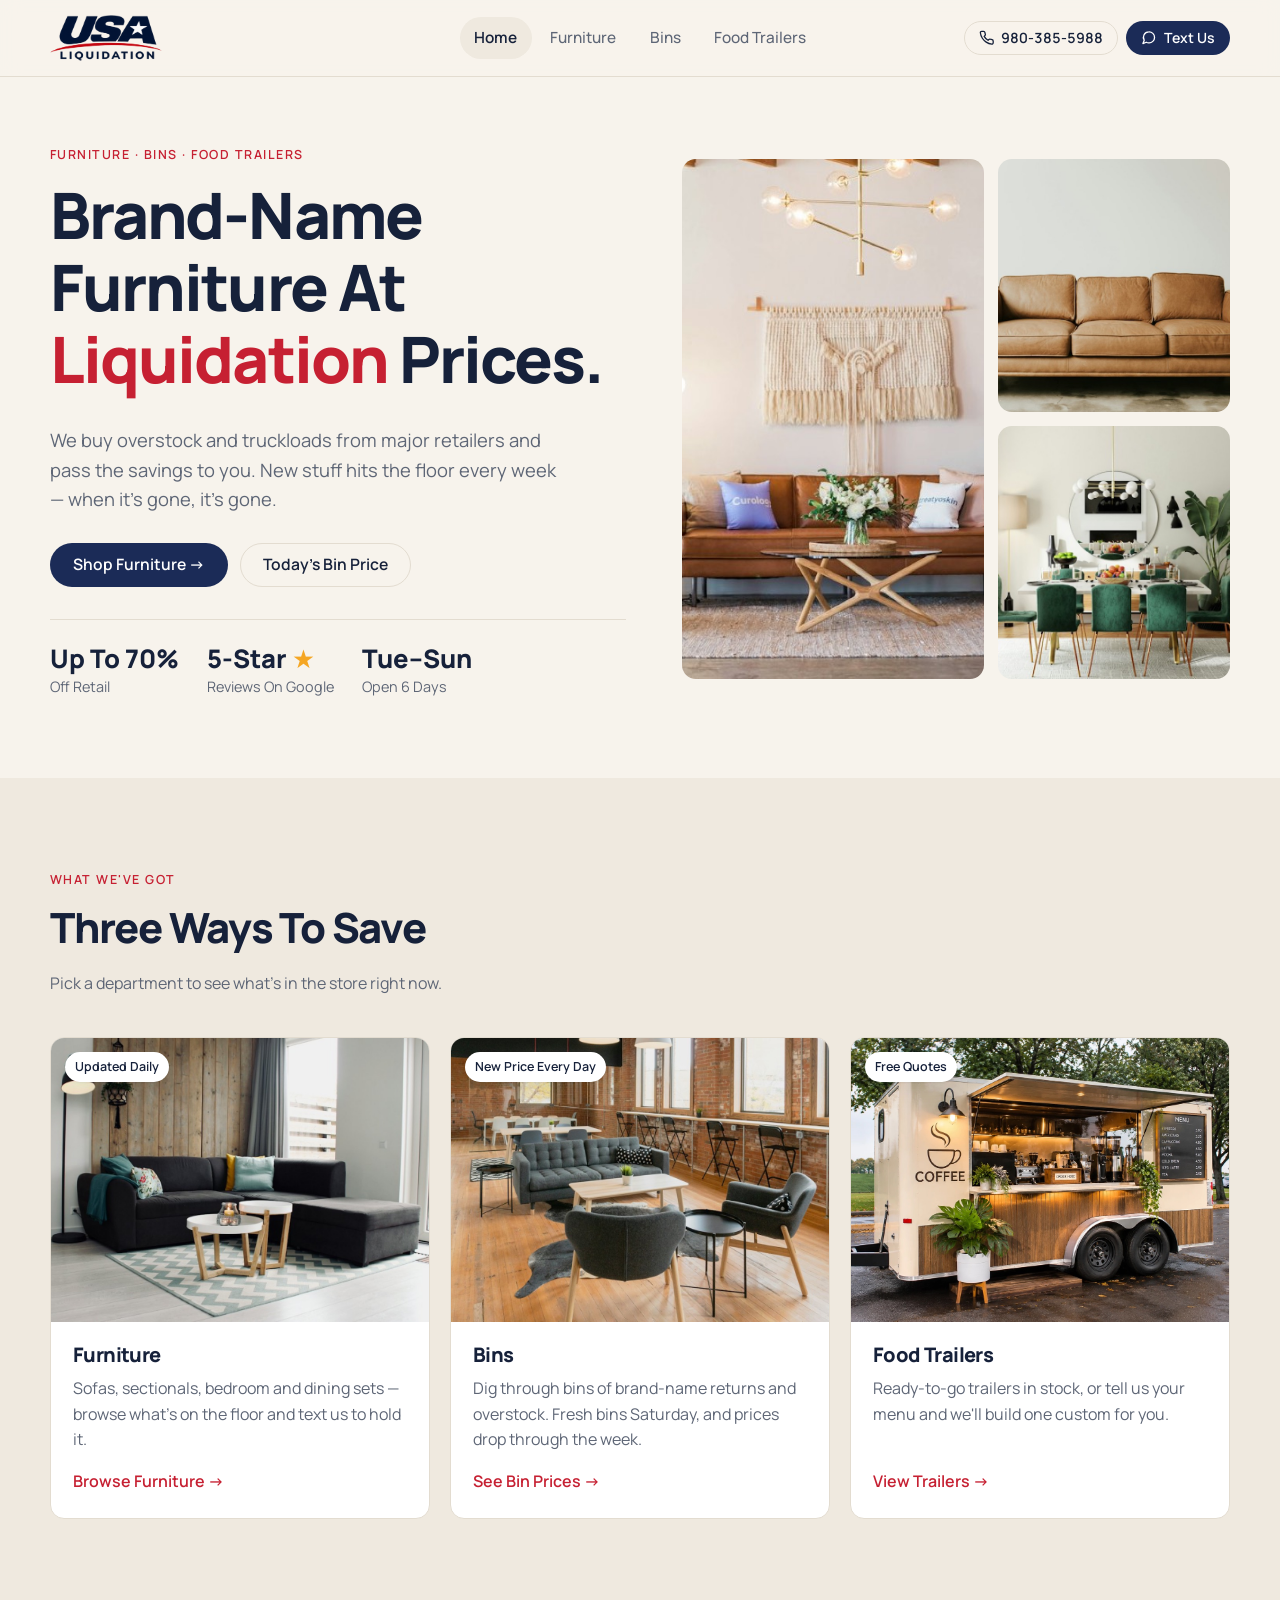
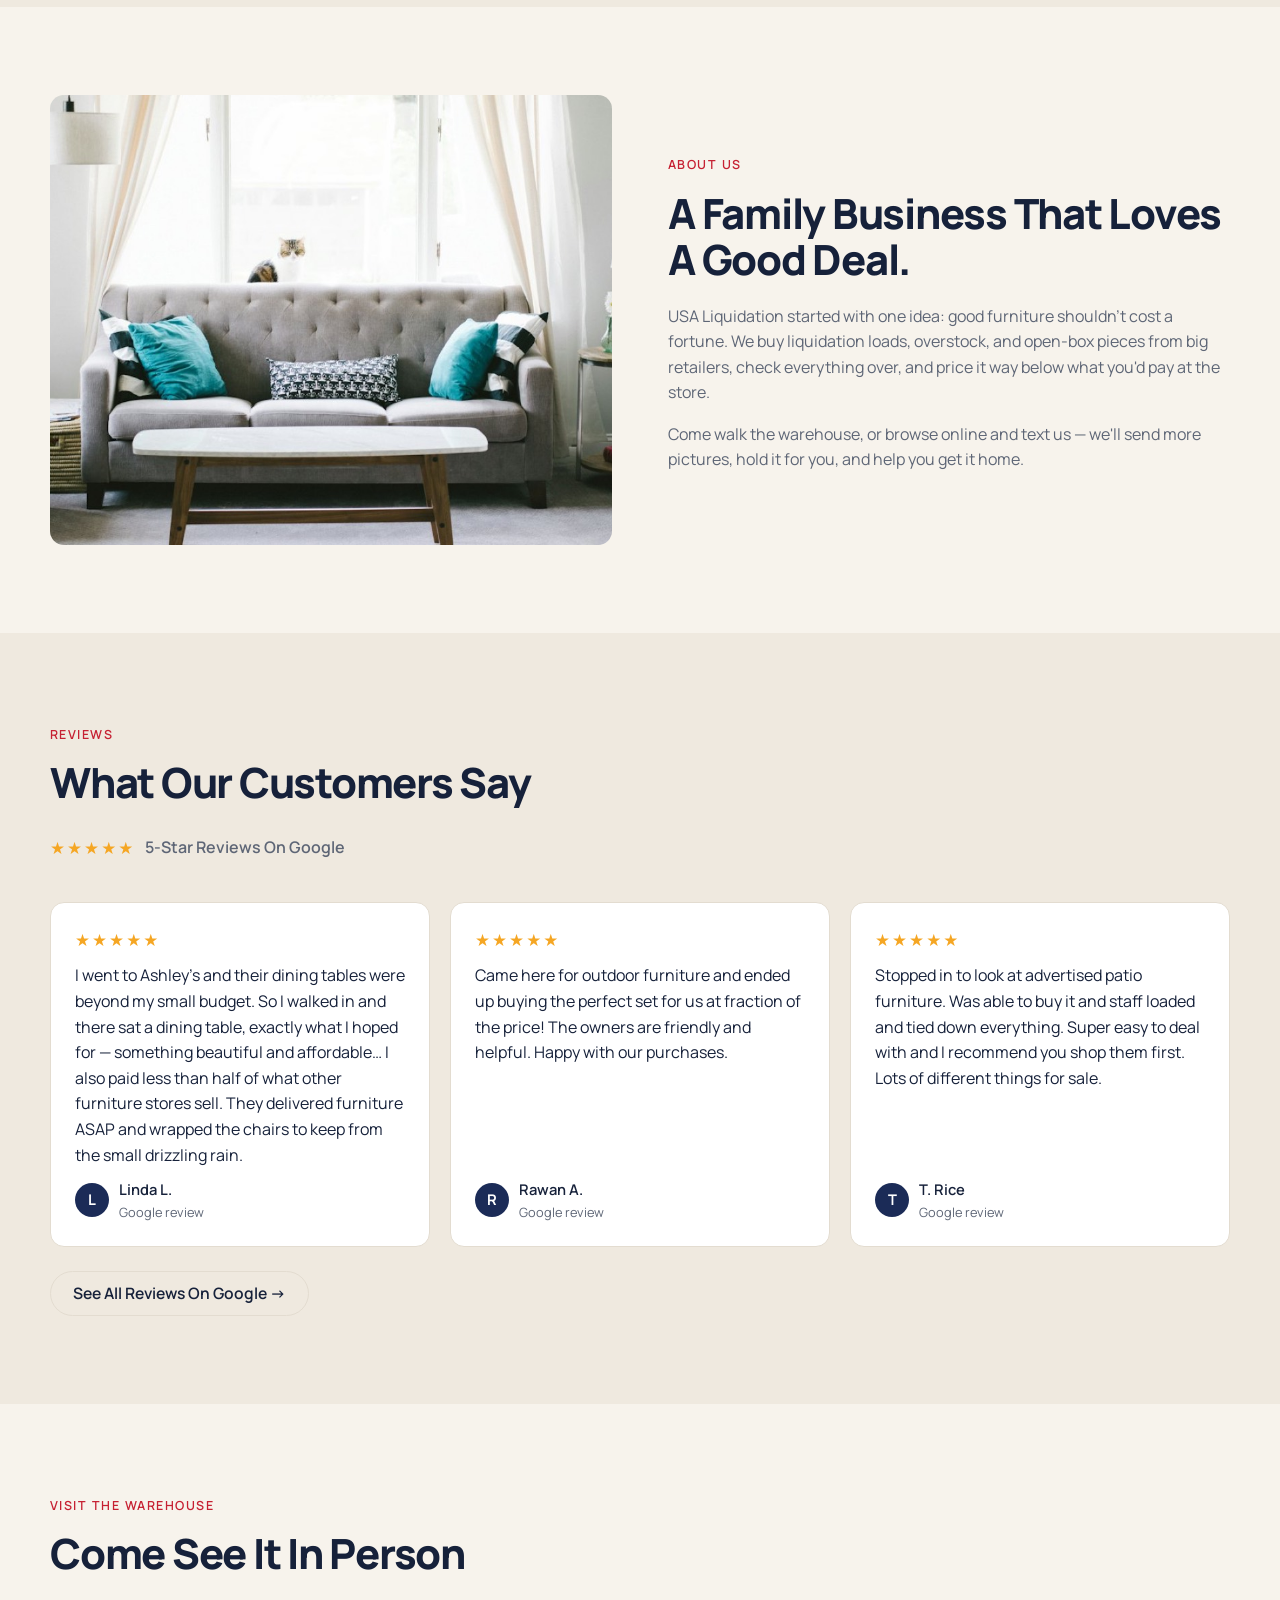
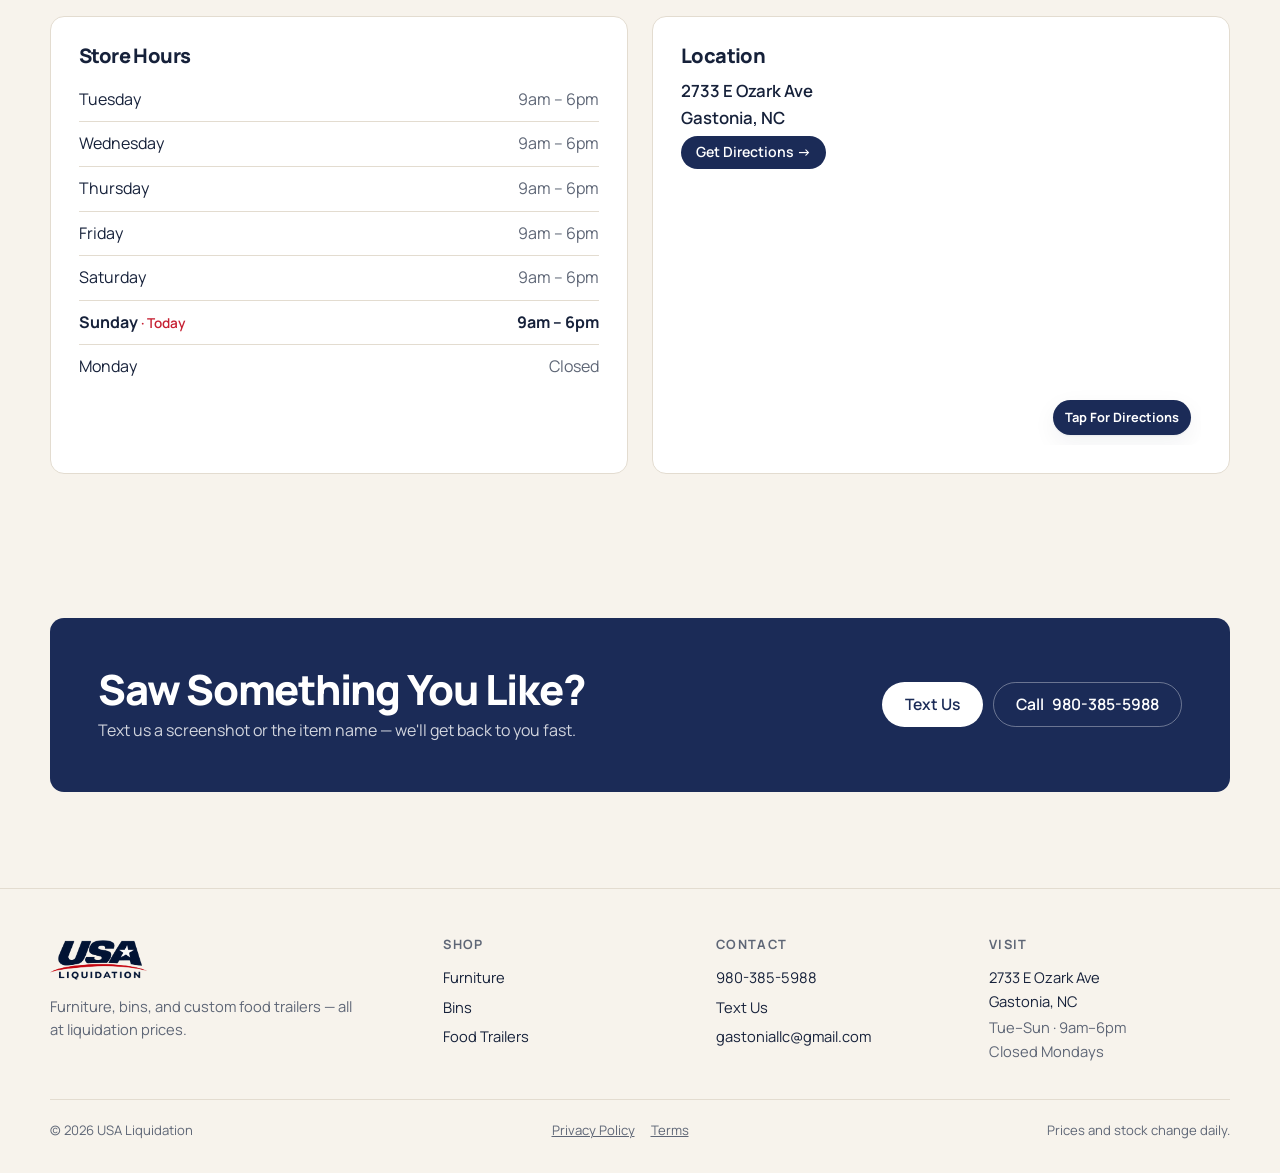
==== commit 6d8e5f3b: "Phone: full product page with Similar Pieces instead of popup; desktop: centered header tabs" ====
--- a/index.html
+++ b/index.html
@@ -9,7 +9,7 @@
 <link rel="preconnect" href="https://fonts.googleapis.com" />
 <link rel="preconnect" href="https://fonts.gstatic.com" crossorigin />
 <link href="https://fonts.googleapis.com/css2?family=Manrope:wght@400;500;600;700;800&display=swap" rel="stylesheet" />
-<link rel="stylesheet" href="css/style.css?v=1123" />
+<link rel="stylesheet" href="css/style.css?v=1126" />
 </head>
 <body data-page="home">
 <div id="site-header"></div>
@@ -132,7 +132,7 @@
 </main>
 
 <div id="site-footer"></div>
-<script src="js/site.js?v=1123"></script>
+<script src="js/site.js?v=1126"></script>
 <script>
   fetch("data/reviews.json").then(r => r.json()).then(d => {
     document.getElementById("gLink").href = d.google_url;
--- a/css/style.css
+++ b/css/style.css
@@ -614,3 +614,92 @@
 @media (max-width: 760px) {
   .m-gallery { min-height: 0; aspect-ratio: 4 / 5; }
 }
+
+/* PHONES (incl. iPhone Safari): plain, non-absolute photo so it can never collapse to 0 height */
+@media (max-width: 760px) {
+  .modal-box { display: block; }
+  .m-gallery { position: relative; aspect-ratio: auto; height: auto; min-height: 0; }
+  .modal-box .m-gallery > img {
+    position: static; display: block; width: 100%; height: auto;
+    aspect-ratio: 4 / 5; object-fit: cover; min-height: 0;
+  }
+}
+.svc .card ul { margin-bottom: 16px; }
+.svc-cta { margin-top: auto; }
+.svc .card ul + .svc-cta { margin-top: 0; }
+
+/* PHONE popup — shorter photo, then name → price → Text/Call buttons → details (like big furniture sites) */
+@media (max-width: 760px) {
+  .modal { padding: 10px; align-items: flex-end; }
+  .modal-box { max-height: calc(100vh - 20px); max-height: calc(100dvh - 20px); }
+  .modal-box .m-gallery > img { aspect-ratio: 4 / 3; max-height: 36vh; max-height: 36dvh; }
+  .m-thumbs button { width: 44px; height: 44px; }
+  .modal-box .m-body { padding: 18px 18px 22px; gap: 4px; }
+  .modal-box .m-body h2 { font-size: 1.45rem; line-height: 1.15; }
+  .modal-box .m-body .price { font-size: 1.6rem; }
+  .m-body > #mCat { order: 1; } .m-body > #mName { order: 2; } .m-body > .price-row { order: 3; }
+  .m-body > .m-actions { order: 4; grid-template-columns: 1fr 1fr; margin-top: 10px; gap: 8px; }
+  .m-actions small { grid-column: 1 / -1; }
+  .m-actions .btn { padding-inline: 10px; }
+  .m-body > #mDesc { order: 5; margin-top: 14px !important; }
+  .m-body > .specs { order: 6; }
+}
+
+/* ---------- phone header: logo left, ☰ right, drop-down menu (like Toast Bouquets) ---------- */
+.burger, .m-menu { display: none; }
+@media (max-width: 860px) {
+  .site-header .wrap { flex-wrap: nowrap; height: 64px; padding: 0; gap: 10px; justify-content: space-between; }
+  .site-header .nav, .site-header .header-cta { display: none; }
+  .burger {
+    display: inline-flex; flex-direction: column; justify-content: center; align-items: center; gap: 5px;
+    width: 44px; height: 44px; border-radius: 50%; border: 1.5px solid var(--line); background: var(--surface); cursor: pointer; padding: 0;
+  }
+  .burger span { display: block; width: 20px; height: 2px; border-radius: 2px; background: var(--ink); transition: transform .2s, opacity .2s; }
+  .burger.open span:nth-child(1) { transform: translateY(7px) rotate(45deg); }
+  .burger.open span:nth-child(2) { opacity: 0; }
+  .burger.open span:nth-child(3) { transform: translateY(-7px) rotate(-45deg); }
+  .m-menu { display: block; border-top: 1px solid var(--line); background: var(--bg); }
+  .m-menu[hidden] { display: none; }
+  .m-menu .wrap { display: flex; flex-direction: column; gap: 2px; padding: 12px 0 18px; }
+  .m-menu-cta { display: grid; grid-template-columns: 1fr; gap: 8px; margin-bottom: 10px; }
+  .m-menu-cta .btn { justify-content: center; }
+  .m-link { text-decoration: none; color: var(--ink); font-weight: 600; font-size: 1.05rem; padding: 12px 14px; border-radius: var(--radius-sm); }
+  .m-link.active, .m-link:hover { background: var(--surface-2); }
+}
+@media (max-width: 860px) {
+  .site-header .m-menu .wrap { height: auto; flex-direction: column; flex-wrap: nowrap; align-items: stretch; justify-content: flex-start; gap: 2px; padding: 12px 0 18px; }
+  .site-header .m-menu { background: var(--bg); box-shadow: 0 14px 30px rgba(0,0,0,.08); }
+}
+
+/* ---------- phone product page (#item=…) ---------- */
+.pdp { padding: 12px 0 64px; display: flex; flex-direction: column; gap: 6px; }
+.pdp[hidden] { display: none; }
+.pdp-back { align-self: flex-start; background: none; border: 0; padding: 6px 0 10px; font: 600 .95rem var(--font-body); color: var(--ink); cursor: pointer; }
+.pdp-photo { position: relative; aspect-ratio: 1 / 1; border-radius: var(--radius); overflow: hidden; background: var(--surface-2); }
+.pdp-photo img { width: 100%; height: 100%; object-fit: cover; display: block; }
+.pdp-thumbs { display: flex; gap: 8px; overflow-x: auto; padding: 4px 0; }
+.pdp-thumbs button { flex: 0 0 auto; width: 64px; height: 64px; padding: 0; border: 2px solid var(--line); border-radius: 10px; overflow: hidden; background: none; cursor: pointer; }
+.pdp-thumbs button.on { border-color: var(--accent); }
+.pdp-thumbs img { width: 100%; height: 100%; object-fit: cover; display: block; }
+.pdp-cat { margin: 12px 0 0; }
+.pdp-name { font-size: 1.75rem; line-height: 1.15; margin: 0; }
+.pdp-price { display: flex; align-items: baseline; gap: 10px; flex-wrap: wrap; }
+.pdp-price .price { font-size: 1.9rem; }
+.pdp-price .save { margin-left: 0; }
+.pdp-actions { display: grid; grid-template-columns: 1fr 1fr; gap: 10px; margin-top: 10px; }
+.pdp-actions .btn { justify-content: center; padding-inline: 10px; }
+.pdp-note { font-size: .85rem; color: var(--muted); text-align: center; margin: 4px 0 0; }
+.pdp-desc { color: var(--muted); margin: 14px 0 0; line-height: 1.6; }
+.pdp .specs { margin-top: 10px; }
+.pdp-sim-h { font-size: 1.3rem; margin: 30px 0 8px; }
+.pdp-sim { grid-template-columns: 1fr 1fr; gap: 12px; }
+.pdp-all { margin-top: 18px; }
+.pdp-price .save { display: inline; }
+
+/* computer header: logo left · tabs centered · buttons right */
+@media (min-width: 861px) {
+  .site-header .wrap { display: grid; grid-template-columns: 1fr auto 1fr; }
+  .site-header .logo { justify-self: start; }
+  .site-header .nav { margin: 0; justify-self: center; }
+  .site-header .header-cta { justify-self: end; }
+}
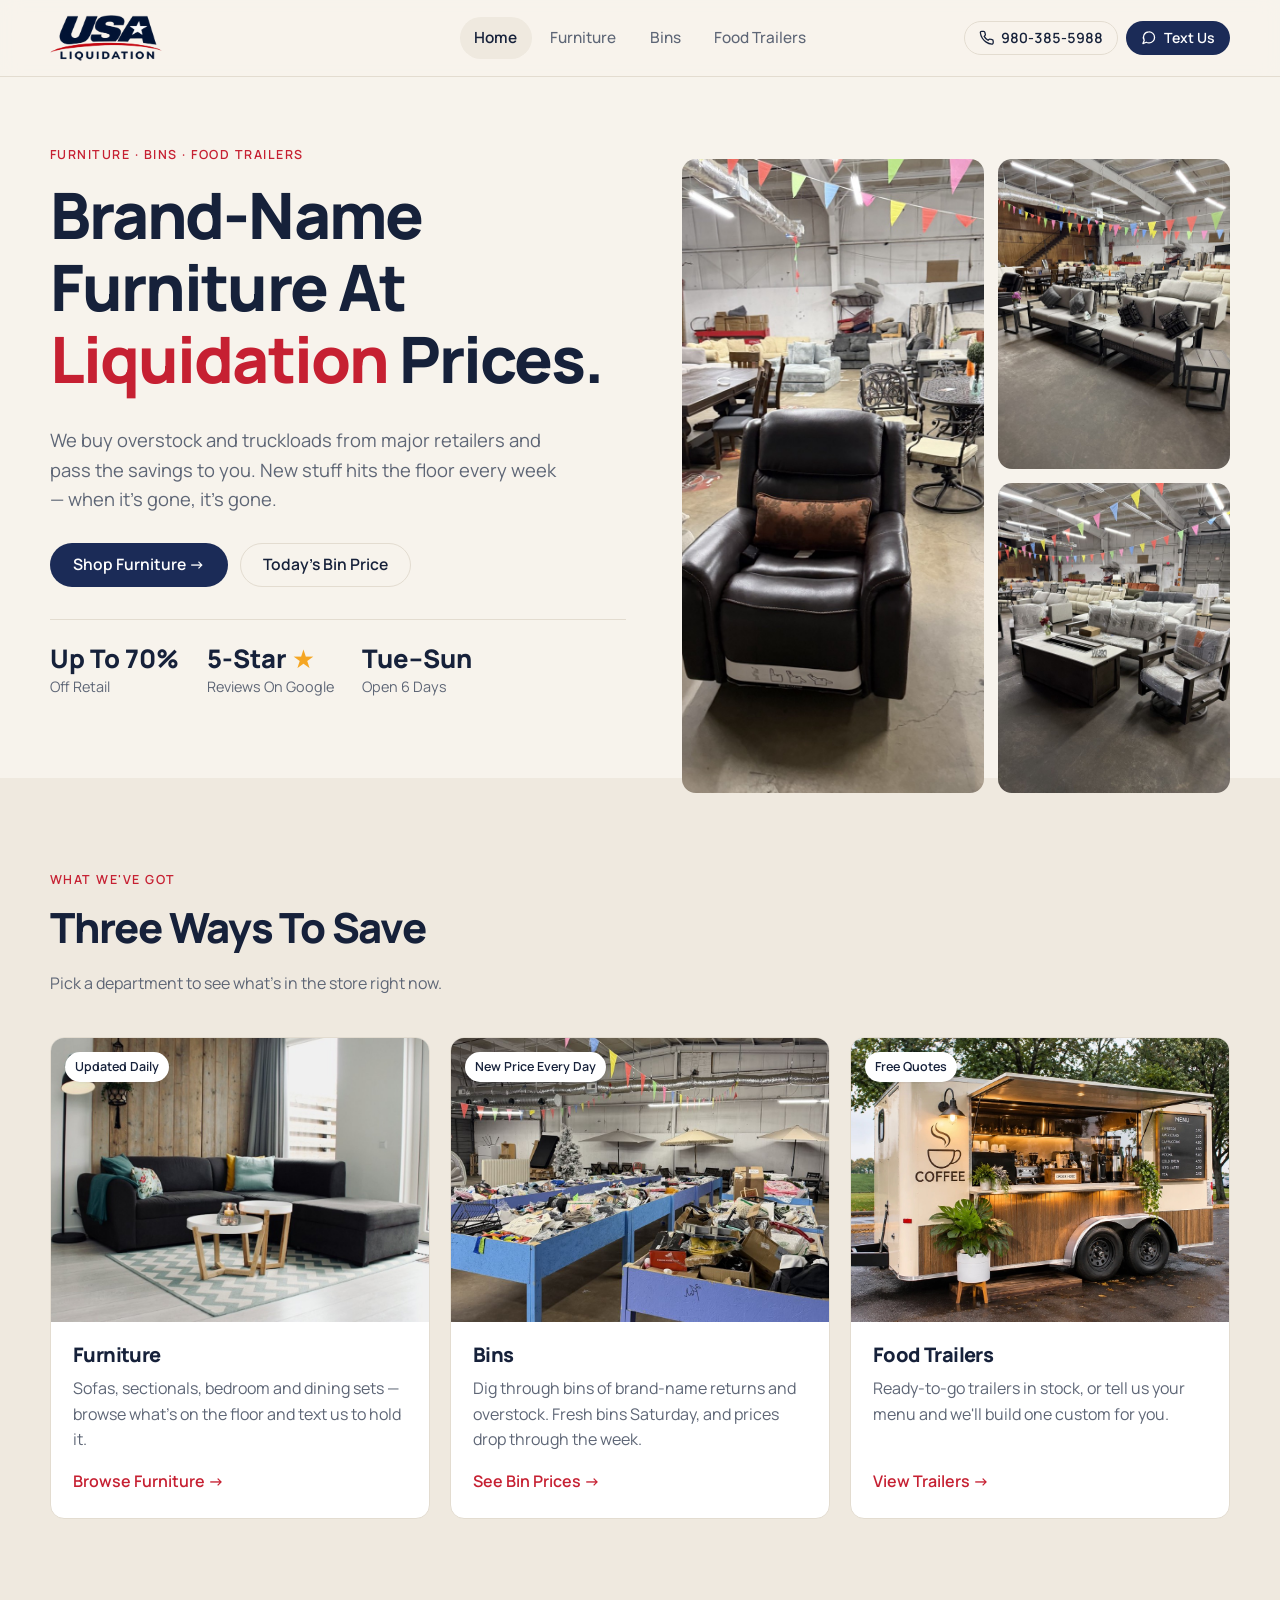
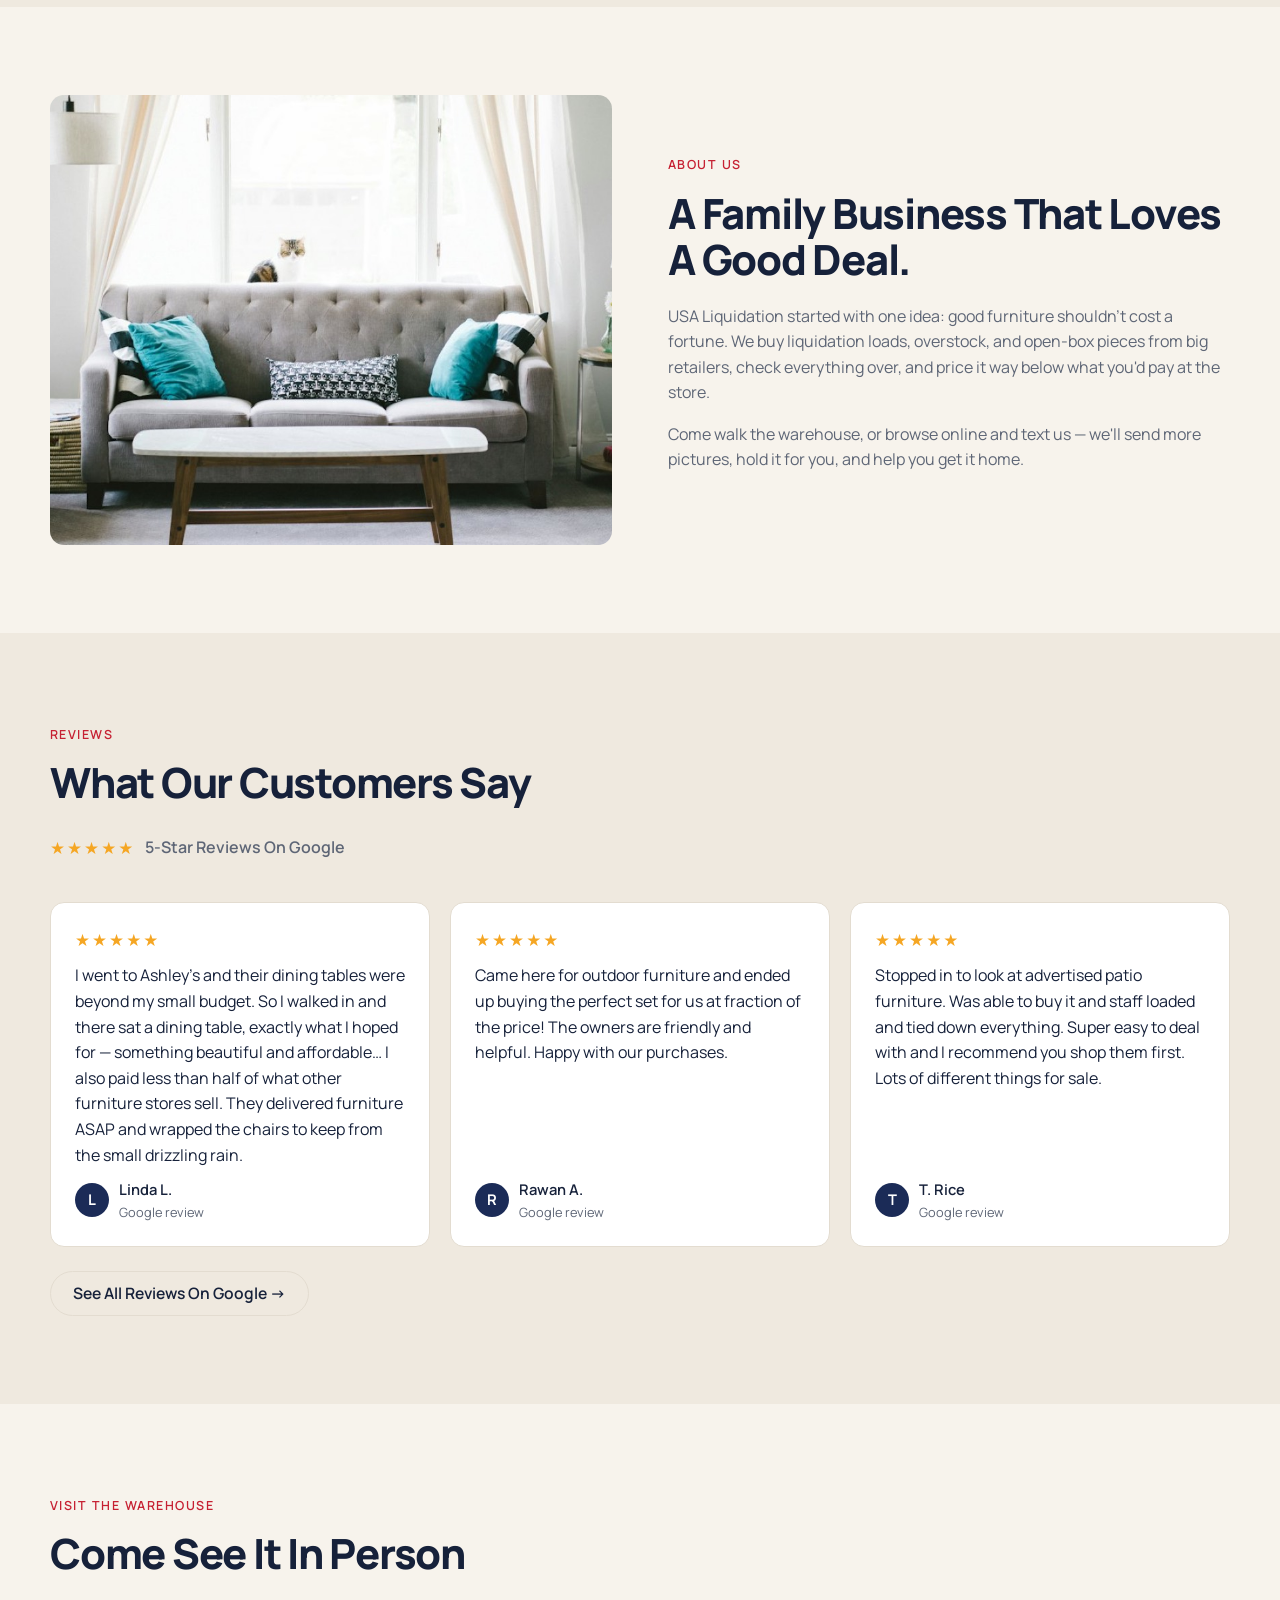
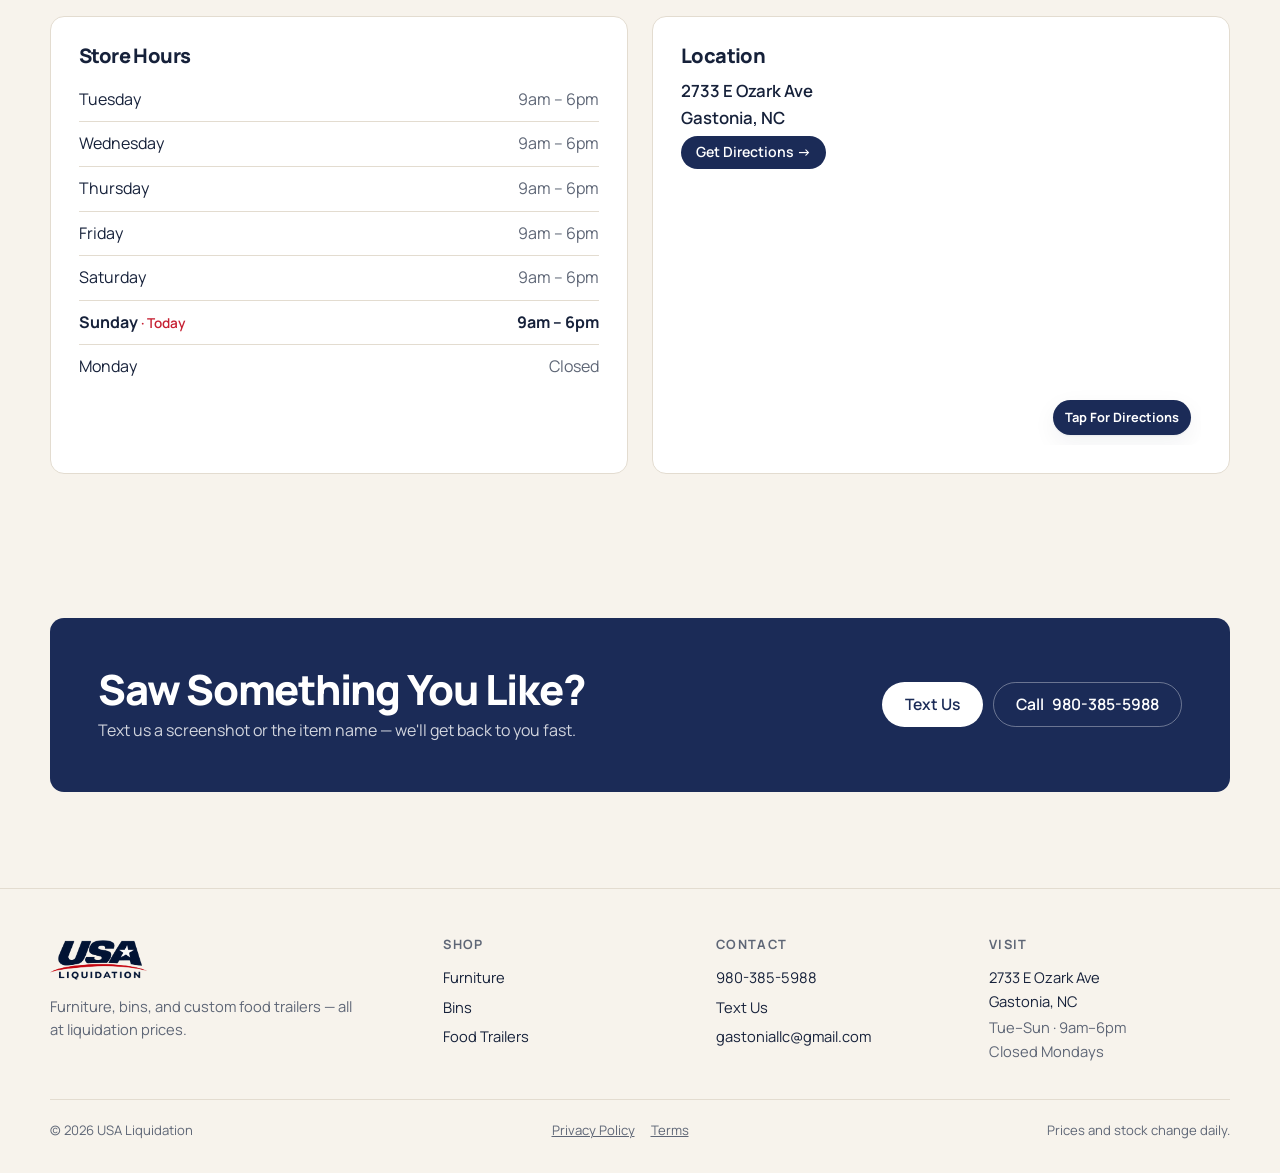
==== commit 13eba918: "Home: hero shows 3 newest furniture pieces from Notion; Bins card uses live bins photo Co-Authored-B" ====
--- a/index.html
+++ b/index.html
@@ -9,7 +9,7 @@
 <link rel="preconnect" href="https://fonts.googleapis.com" />
 <link rel="preconnect" href="https://fonts.gstatic.com" crossorigin />
 <link href="https://fonts.googleapis.com/css2?family=Manrope:wght@400;500;600;700;800&display=swap" rel="stylesheet" />
-<link rel="stylesheet" href="css/style.css?v=1126" />
+<link rel="stylesheet" href="css/style.css?v=1129" />
 </head>
 <body data-page="home">
 <div id="site-header"></div>
@@ -32,11 +32,11 @@
           <div><strong>Tue–Sun</strong>Open 6 Days</div>
         </div>
       </div>
-      <!-- TODO: swap for real store photos -->
-      <div class="collage">
-        <div><img src="images/temp/u11.jpg" alt="Living room furniture" /></div>
-        <img src="images/temp/u8.jpg" alt="Leather sofa" />
-        <img src="images/temp/u9.jpg" alt="Dining set" />
+      <!-- filled with the 3 newest available pieces from Notion (fallback photos below) -->
+      <div class="collage" id="heroCollage">
+        <div><img class="hc" src="images/temp/u11.jpg" alt="Living room furniture" /></div>
+        <img class="hc" src="images/temp/u8.jpg" alt="Leather sofa" />
+        <img class="hc" src="images/temp/u9.jpg" alt="Dining set" />
       </div>
     </div>
   </section>
@@ -57,7 +57,7 @@
         </a>
         <a class="dept" href="bins.html">
           <span class="pill">New Price Every Day</span>
-          <img src="images/temp/u5.jpg" alt="Liquidation bins" />
+          <img id="binsDeptImg" src="images/temp/u5.jpg" alt="Liquidation bins" />
           <div class="body"><h3>Bins</h3><p>Dig through bins of brand-name returns and overstock. Fresh bins Saturday, and prices drop through the week.</p><span class="go">See Bin Prices →</span></div>
         </a>
         <a class="dept" href="trailers.html">
@@ -132,8 +132,22 @@
 </main>
 
 <div id="site-footer"></div>
-<script src="js/site.js?v=1126"></script>
+<script src="js/site.js?v=1129"></script>
 <script>
+  // Hero: newest 3 available furniture pieces (Notion order = newest first). Tap one to open it.
+  fetch("data/furniture.json?t=" + Date.now()).then(r => r.json()).then(d => {
+    const items = (d.items || []).filter(i => (i.status || "Available") === "Available" && i.photos && i.photos.length);
+    items.sort((a, b) => new Date(b.added) - new Date(a.added));
+    document.querySelectorAll("#heroCollage .hc").forEach((img, n) => {
+      const it = items[n]; if (!it) return;
+      img.src = it.photos[0]; img.alt = it.name; img.style.cursor = "pointer";
+      img.onclick = () => { location.href = "furniture.html#item=" + it.id; };
+    });
+  }).catch(() => {});
+  // Bins card: today's bins photo from Notion
+  fetch("data/bins.json?t=" + Date.now()).then(r => r.json()).then(b => {
+    if (b.photo) document.getElementById("binsDeptImg").src = b.photo;
+  }).catch(() => {});
   fetch("data/reviews.json").then(r => r.json()).then(d => {
     document.getElementById("gLink").href = d.google_url;
     document.getElementById("reviews").innerHTML = d.reviews.slice(0, 3).map(r => `
--- a/css/style.css
+++ b/css/style.css
@@ -703,3 +703,26 @@
   .site-header .nav { margin: 0; justify-self: center; }
   .site-header .header-cta { justify-self: end; }
 }
+
+/* product page — layout wrappers (phone: stacked) */
+.pdp-top, .pdp-media, .pdp-info { display: flex; flex-direction: column; gap: 6px; }
+.pdp-all { align-self: stretch; justify-content: center; }
+
+/* product page — COMPUTER: photo left, details right, similar pieces below */
+@media (min-width: 761px) {
+  .pdp { padding: 24px 0 90px; gap: 10px; }
+  .pdp-top { display: grid; grid-template-columns: minmax(0, 1.1fr) minmax(0, 1fr); gap: 48px; align-items: start; }
+  .pdp-media { position: sticky; top: 96px; }
+  .pdp-thumbs button { width: 76px; height: 76px; }
+  .pdp-info { padding-top: 6px; gap: 8px; }
+  .pdp-cat { margin-top: 0; }
+  .pdp-name { font-size: 2.6rem; }
+  .pdp-price .price { font-size: 2.3rem; }
+  .pdp-actions { margin-top: 14px; }
+  .pdp-actions .btn { padding-block: 1em; font-size: 1.02rem; }
+  .pdp-note { text-align: left; }
+  .pdp-desc { font-size: 1.05rem; }
+  .pdp-sim-h { font-size: 1.7rem; margin: 64px 0 18px; }
+  .pdp-sim { grid-template-columns: repeat(auto-fill, minmax(220px, 1fr)); gap: 20px; }
+  .pdp-all { align-self: center; margin-top: 30px; min-width: 260px; }
+}
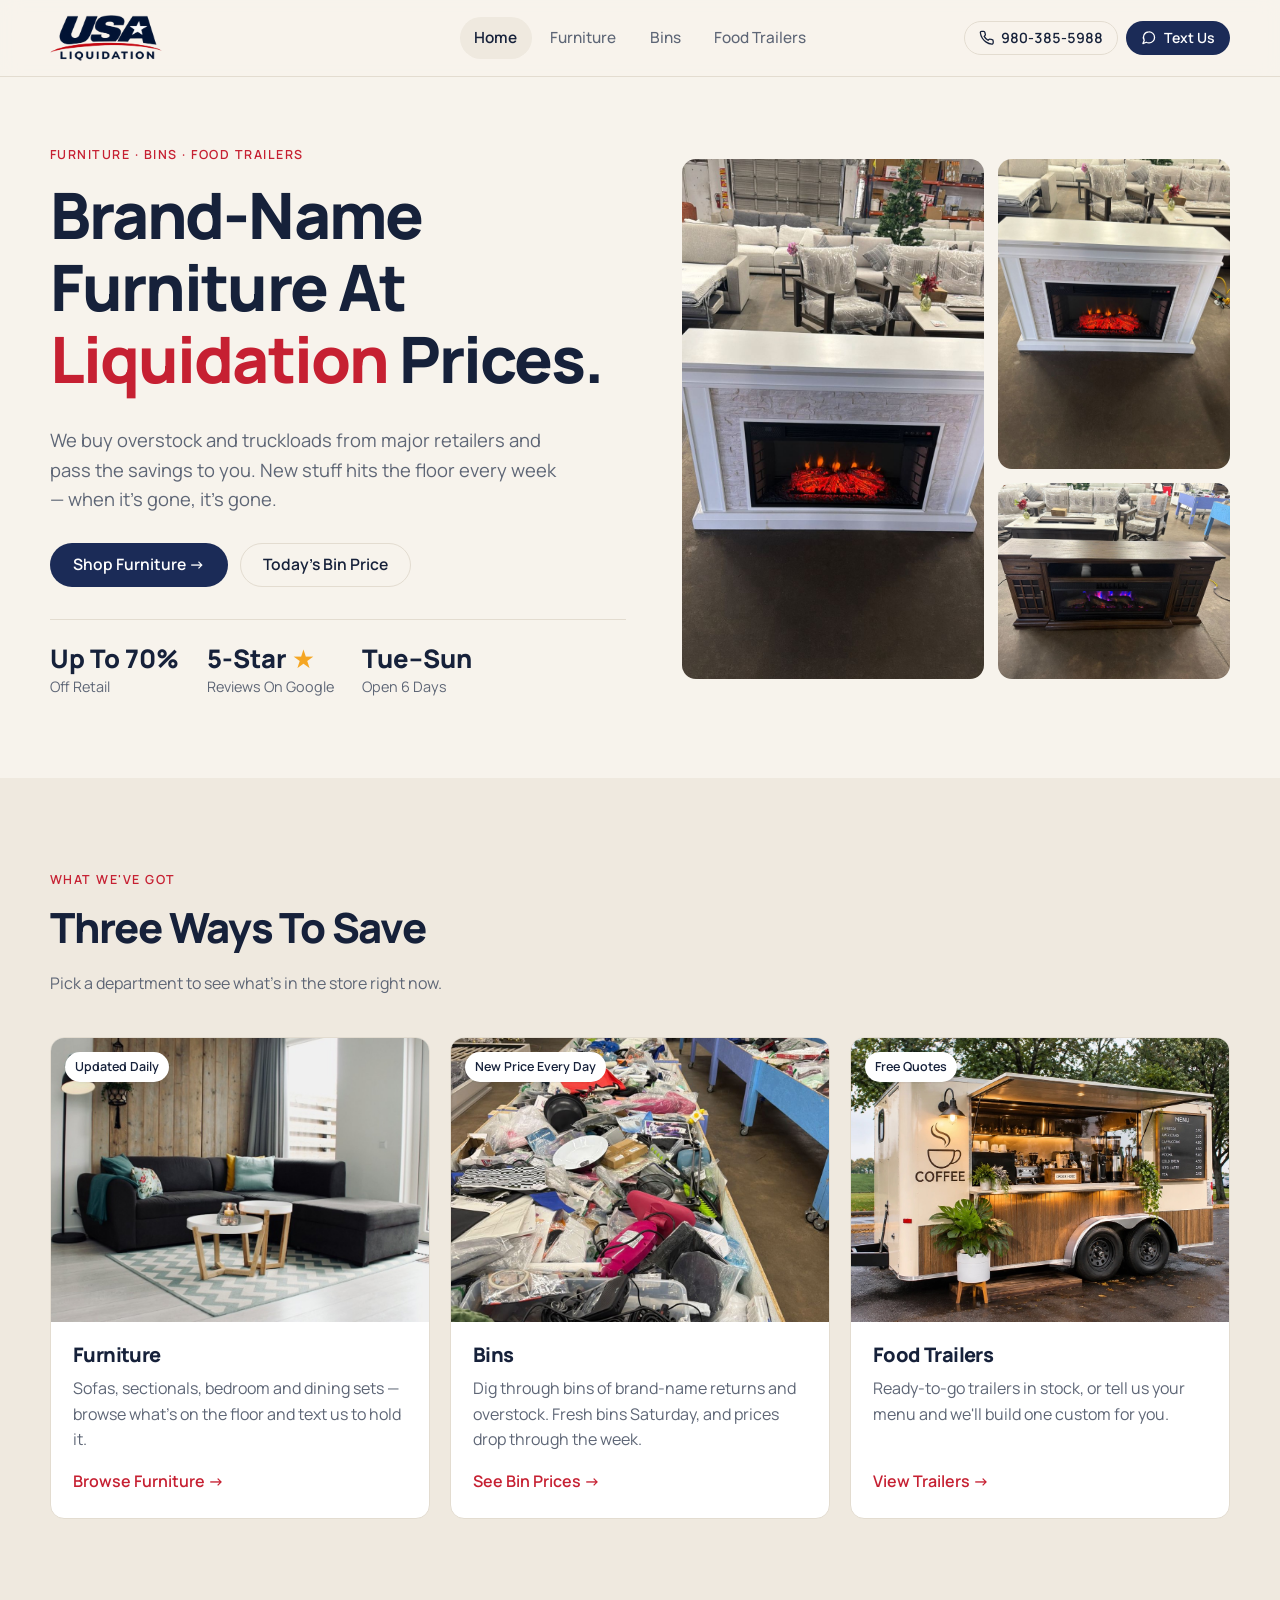
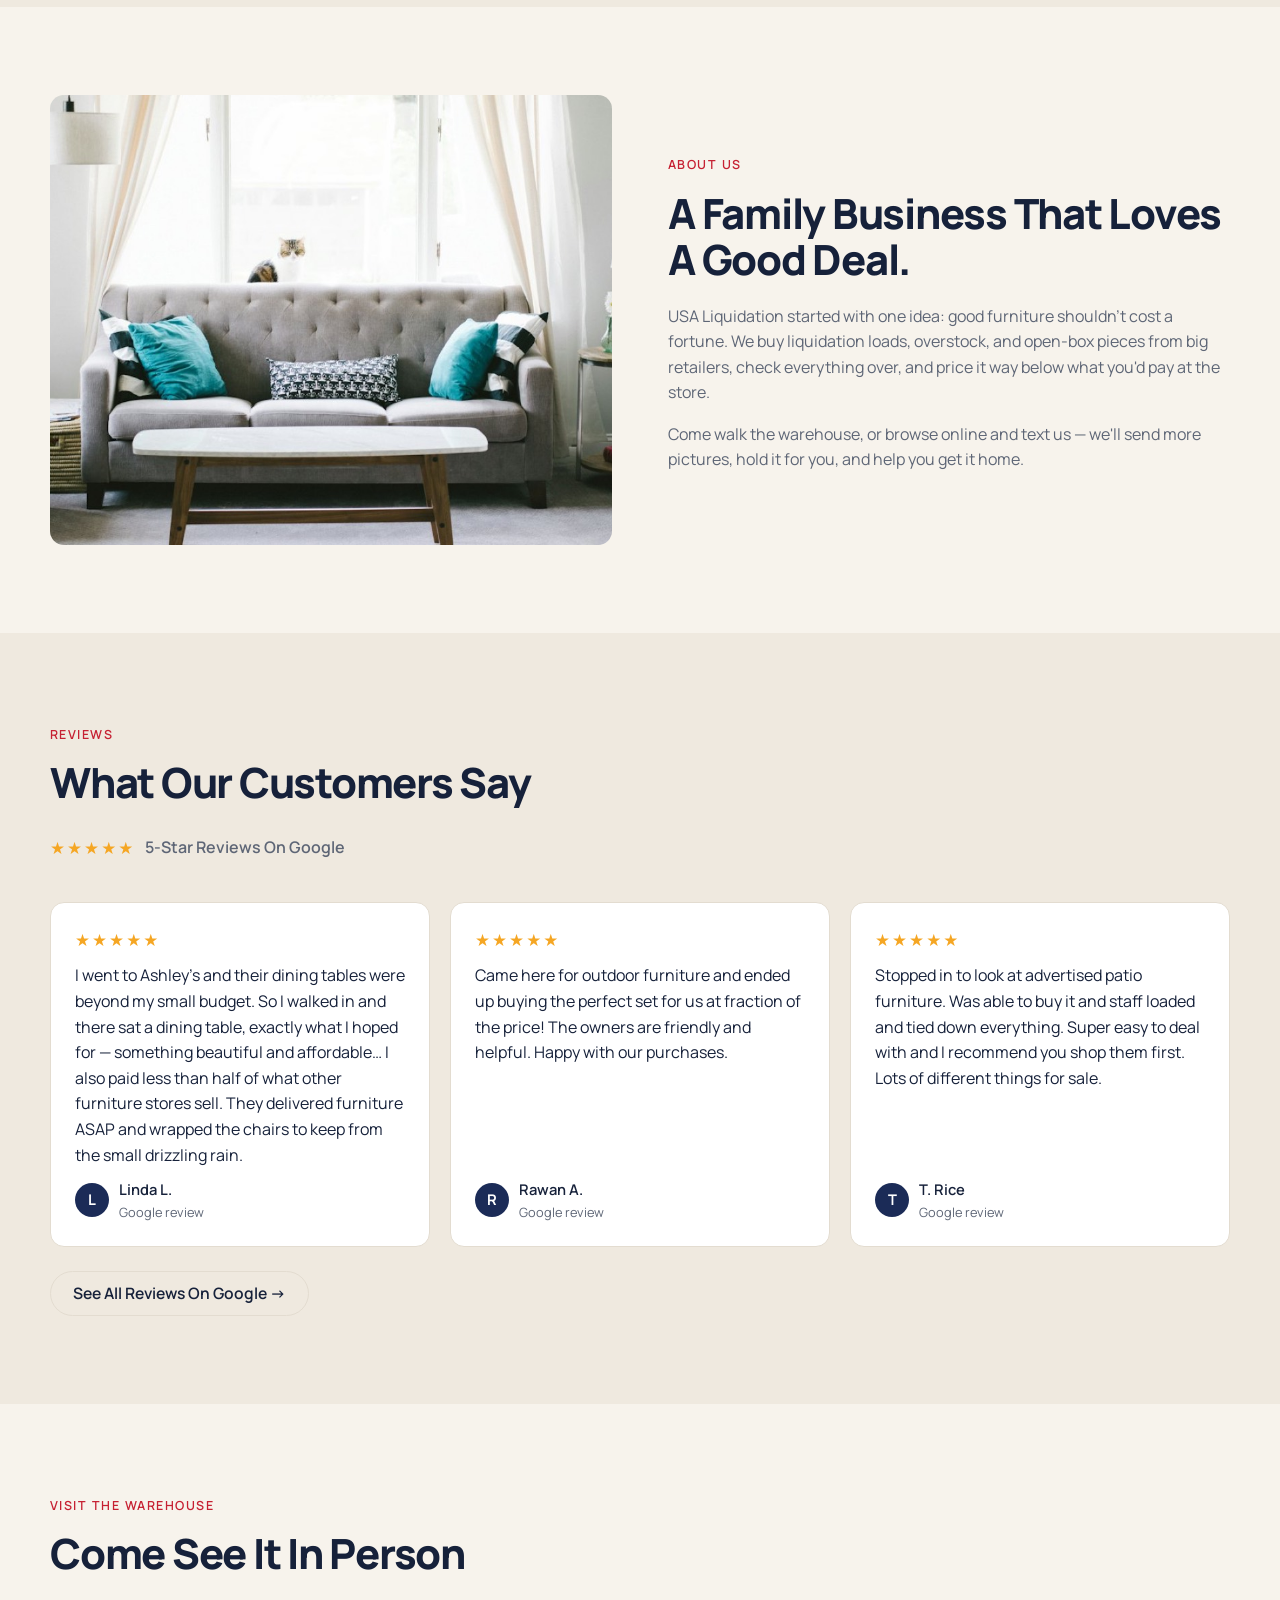
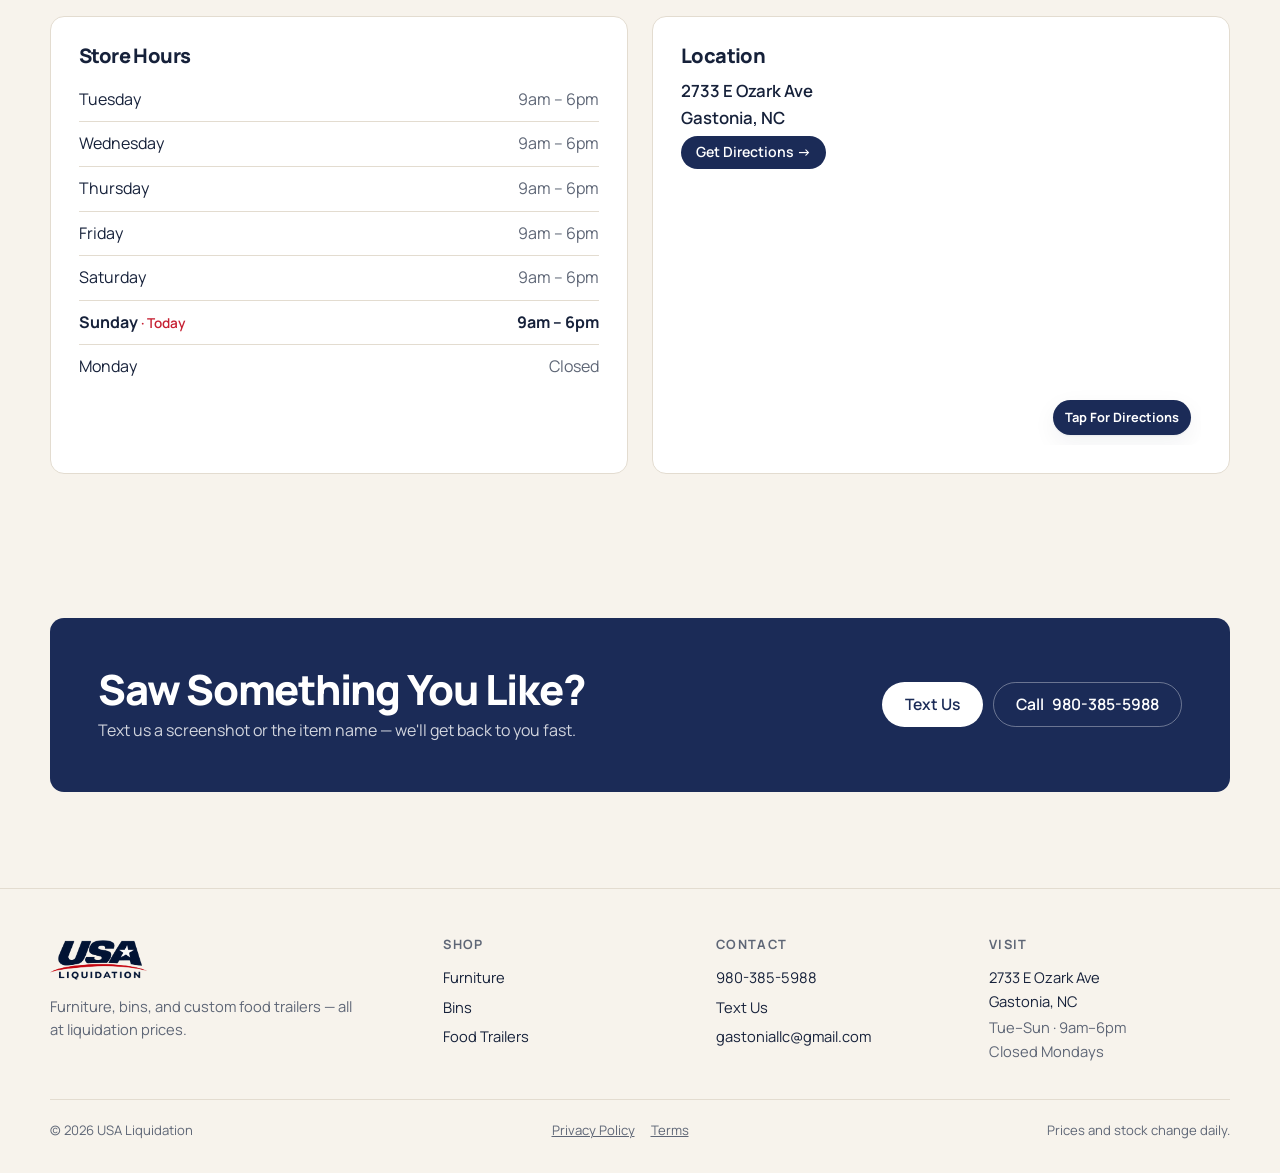
==== commit e713b57b: "Phone menu floats over the page with a blurred backdrop Co-Authored-By: Claude Opus 5.5 <noreply@ant" ====
--- a/index.html
+++ b/index.html
@@ -9,7 +9,7 @@
 <link rel="preconnect" href="https://fonts.googleapis.com" />
 <link rel="preconnect" href="https://fonts.gstatic.com" crossorigin />
 <link href="https://fonts.googleapis.com/css2?family=Manrope:wght@400;500;600;700;800&display=swap" rel="stylesheet" />
-<link rel="stylesheet" href="css/style.css?v=1129" />
+<link rel="stylesheet" href="css/style.css?v=1130" />
 </head>
 <body data-page="home">
 <div id="site-header"></div>
@@ -132,7 +132,7 @@
 </main>
 
 <div id="site-footer"></div>
-<script src="js/site.js?v=1129"></script>
+<script src="js/site.js?v=1130"></script>
 <script>
   // Hero: newest 3 available furniture pieces (Notion order = newest first). Tap one to open it.
   fetch("data/furniture.json?t=" + Date.now()).then(r => r.json()).then(d => {
--- a/css/style.css
+++ b/css/style.css
@@ -670,6 +670,26 @@
   .site-header .m-menu .wrap { height: auto; flex-direction: column; flex-wrap: nowrap; align-items: stretch; justify-content: flex-start; gap: 2px; padding: 12px 0 18px; }
   .site-header .m-menu { background: var(--bg); box-shadow: 0 14px 30px rgba(0,0,0,.08); }
 }
+
+/* phone menu v2: floats over the page with a frosted backdrop (doesn't push the page down) */
+@media (max-width: 860px) {
+  .m-menu, .site-header .m-menu {
+    display: block; position: fixed; inset: 64px 0 0 0; z-index: 39;
+    background: rgba(14, 21, 37, .28); -webkit-backdrop-filter: blur(14px) saturate(1.2); backdrop-filter: blur(14px) saturate(1.2);
+    border: 0; box-shadow: none; padding: 10px 14px; animation: mFade .18s ease-out;
+  }
+  .m-menu[hidden] { display: none; }
+  .m-panel {
+    background: color-mix(in srgb, var(--bg) 94%, transparent); border: 1px solid var(--line); border-radius: 20px;
+    box-shadow: 0 20px 50px rgba(0,0,0,.18); padding: 14px; display: flex; flex-direction: column; gap: 2px;
+    animation: mDrop .2s ease-out;
+  }
+  .m-panel .m-link { font-size: 1.15rem; padding: 14px 16px; }
+  html.menu-open, html.menu-open body { overflow: hidden; }
+  .site-header { z-index: 40; }
+}
+@keyframes mFade { from { opacity: 0; } to { opacity: 1; } }
+@keyframes mDrop { from { opacity: 0; transform: translateY(-8px); } to { opacity: 1; transform: none; } }
 
 /* ---------- phone product page (#item=…) ---------- */
 .pdp { padding: 12px 0 64px; display: flex; flex-direction: column; gap: 6px; }
